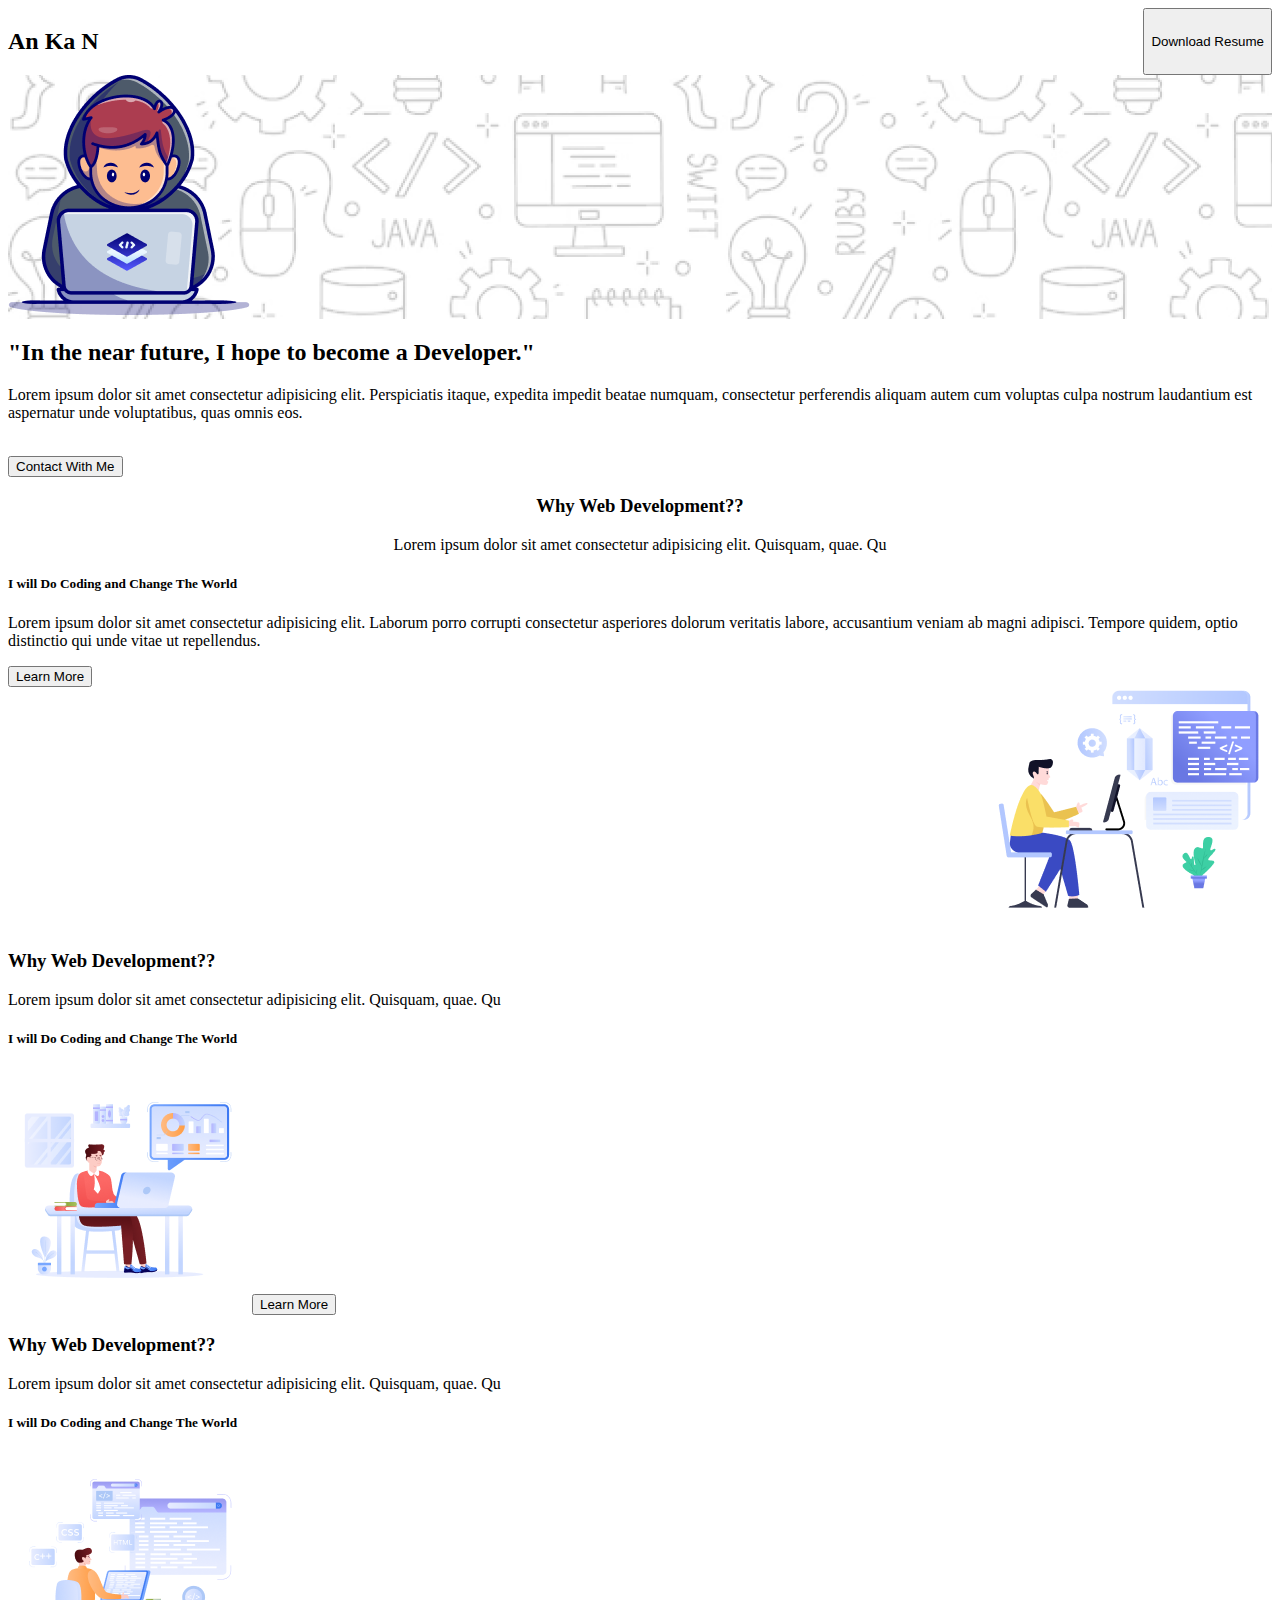
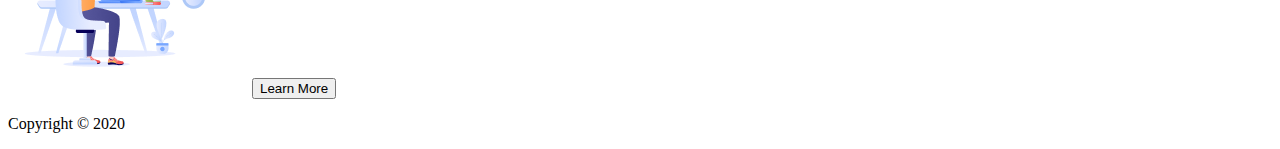
==== assignment/index.html @ 03d68fbd "trying" ====
<!DOCTYPE html>
<html lang="en">
  <head>
    <meta charset="UTF-8" />
    <meta name="viewport" content="width=device-width, initial-scale=1.0" />
    <title>First Assignment</title>
    <link rel="stylesheet" href="../styles/asnmnt.css" />
  </head>
  <body>
    <nav>
      <h2>An Ka N</h2>
      <button>Download Resume</button>
    </nav>
    <header>
      <div class="image">
        <img src="/assets/Group.png" alt="hablu" />
      </div>
      <h2>"In the near future, I hope to become a Developer."</h2>
      <p>
        Lorem ipsum dolor sit amet consectetur adipisicing elit. Perspiciatis
        itaque, expedita impedit beatae numquam, consectetur perferendis aliquam
        autem cum voluptas culpa nostrum laudantium est aspernatur unde
        voluptatibus, quas omnis eos.
      </p>
      <br />
      <button class="btn-primary">Contact With Me</button>
    </header>

    <main>
      <div class="Layer_1">
        <h3>Why Web Development??</h3>
        <p>
          Lorem ipsum dolor sit amet consectetur adipisicing elit. Quisquam,
          quae. Qu
        </p>
        
    </div class="layer-02" >
        <h5>I will Do Coding and Change The World</h5>
        <p>Lorem ipsum dolor sit amet consectetur adipisicing elit. Laborum porro corrupti consectetur asperiores dolorum veritatis labore, accusantium veniam ab magni adipisci. Tempore quidem, optio distinctio qui unde vitae ut repellendus.</p>
        <button class="btn-primary">Learn More</button>
        <div class="layer-03">
            <img src="/assets/Layer_1.png" alt="another hablu" />
        </div>

         
        
        
      
      <div class="group_3">
        <h3>Why Web Development??</h3>
        <p>
          Lorem ipsum dolor sit amet consectetur adipisicing elit. Quisquam,
          quae. Qu
        </p>
        <h5>I will Do Coding and Change The World</h5>
        <img src="/assets/Group 3.png" alt="another hablu" />
        <button class="btn-primary">Learn More</button>
      </div>
      <div class="group_4">
        <h3>Why Web Development??</h3>
        <p>
          Lorem ipsum dolor sit amet consectetur adipisicing elit. Quisquam,
          quae. Qu
        </p>
        <h5>I will Do Coding and Change The World</h5>
        <img src="/assets/Group 4.png" alt="another hablu" />
        <button class="btn-primary">Learn More</button>
      </div>
    </main>
    <footer>
      <p>Copyright &copy; 2020</p>
    </footer>
  </body>
</html>

<!-- DUSTBIN -->

<!-- <nav>
    <h2>An Ka N</h2>
    <button >Download Resume</button>
    
   </nav>
 
   <main  >
    <div class="hablu">
        <img src="../assets/Group.png" alt="hablu">
    </div>
        <p class="banner"><h1>"In the near future, I hope to become a Developer."</h1></p>
        <p class="banner">Lorem ipsum dolor, sit amet consectetur adipisicing elit. Ipsum dignissimos minus iste at delectus totam natus provident neque quos maxime doloribus nihil, commodi consequatur hic quod similique error reprehenderit id.</p><br>
    <button type="button">Contact with me </button>
     -->

<!-- <div >
        <img src="../assets/Group.png" alt="hablu">
        <h2>"In the near future, I hope to become a Developer."</h2>
        <p>Lorem ipsum dolor sit amet, consectetur adipisicing elit. Incidunt maiores alias deleniti. Debitis, nihil repellat voluptatem consequuntur ipsum nostrum eaque explicabo sequi fugit voluptatibus, id quidem, eligendi non. Explicabo, voluptatibus.</p>
        <button class="contact">Contact with me</button>
       </div>
        -->
---- styles/asnmnt.css ----
/* nav style  */
nav {
  display: flex;
  justify-content: space-between;
}

.contact {
  background-color: rgba(0, 0, 0, 0.177);
  display: flex;
}
                               /* background image  */
.image {
  background-image: url(/assets/Hero-bg.png);
 
}

.Layer_1{
    
    text-align: center;
}
.layer-02{
    text-align: center;
}

.layer-03{
    text-align: right;
}

                              /* button  */
/* .btn-primary {
   /* background-color: rgba(19, 205, 19, 0.055); */
/* background:none; */
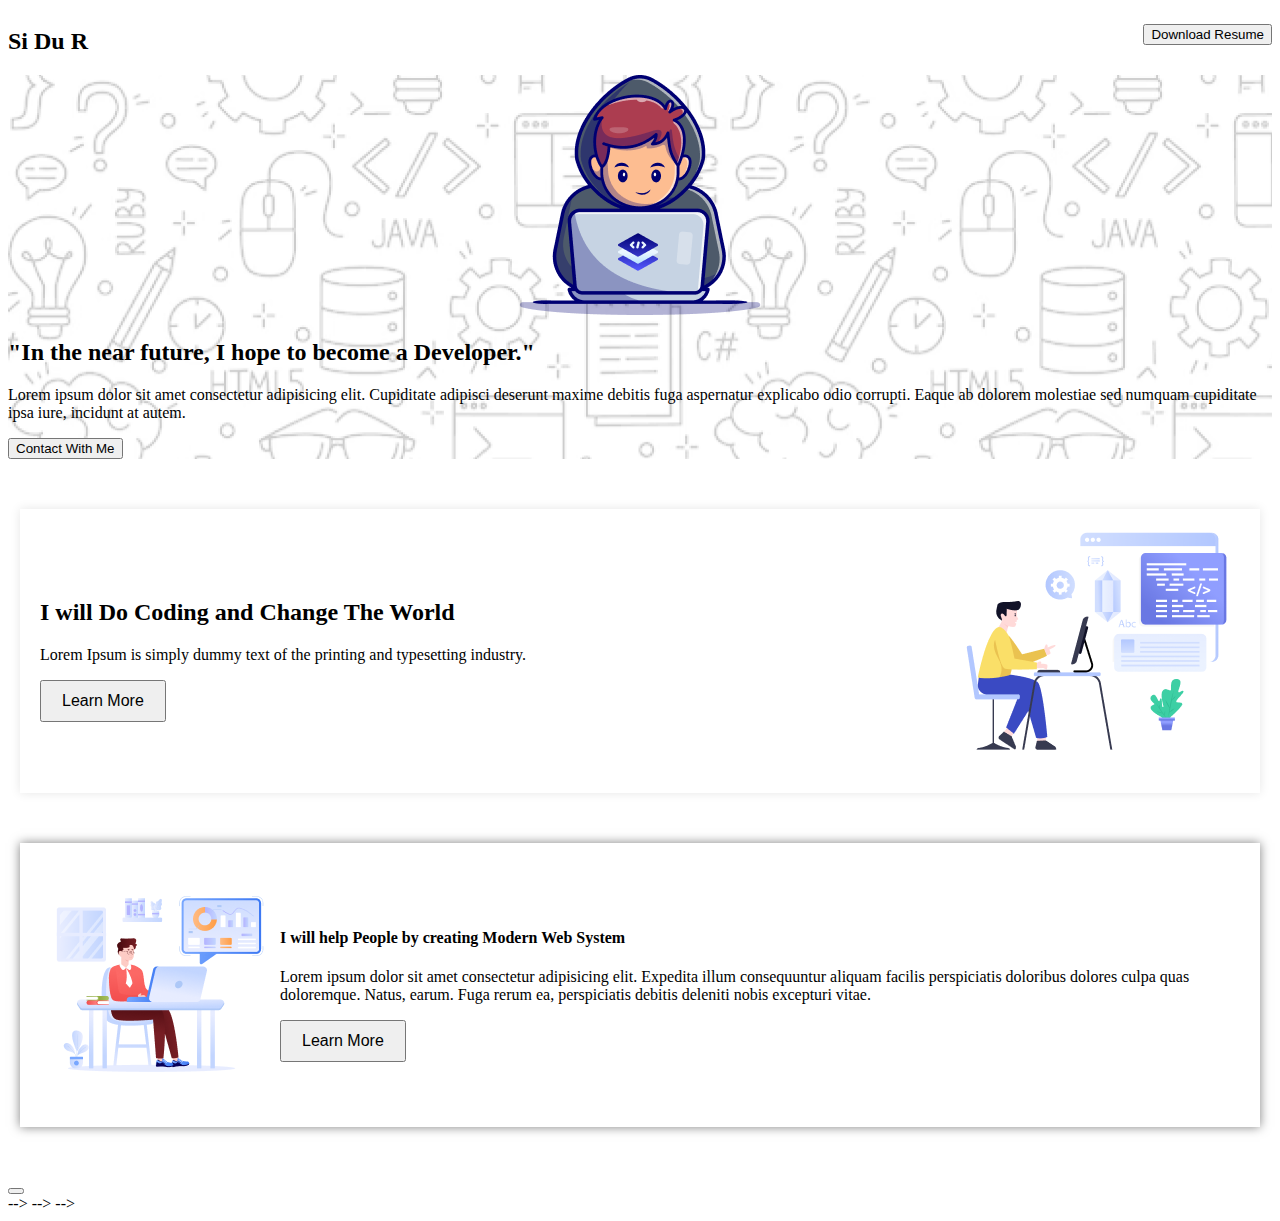
==== commit 0a8f1345: "imporvment" ====
--- a/assignment/index.html
+++ b/assignment/index.html
@@ -1,4 +1,109 @@
 <!DOCTYPE html>
+<html lang="en">
+  <head>
+    <meta charset="UTF-8" />
+    <meta name="viewport" content="width=device-width, initial-scale=1.0" />
+    <title>First Assignment</title>
+    <link rel="preconnect" href="https://fonts.googleapis.com" />
+    <link rel="preconnect" href="https://fonts.gstatic.com" crossorigin />
+    <!-- <link
+      href="https://fonts.googleapis.com/css2?family=Open+Sans:ital,wght@0,300..800;1,300..800&display=swap"
+      rel="stylesheet"
+    /> -->
+    <link rel="stylesheet" href="../styles/asnmnt.css" />
+  </head>
+
+  <body>
+    <header>
+      <nav>
+        <h2>Si Du R</h2>
+        <ul>
+          <button>Download Resume</button>
+        </ul>
+      </nav>
+      <!-- header sesh  -->
+
+      <div class="image">
+        <div class="hablu">
+          <img src="/assets/Group.png" alt="hablu" />
+        </div>
+
+        <!-- first para  -->
+        <div class="fstpara">
+          <div class="hightlight">
+            <h2>"In the near future, I hope to become a Developer."</h2>
+            <p>
+              Lorem ipsum dolor sit amet consectetur adipisicing elit.
+              Cupiditate adipisci deserunt maxime debitis fuga aspernatur
+              explicabo odio corrupti. Eaque ab dolorem molestiae sed numquam
+              cupiditate ipsa iure, incidunt at autem.
+            </p>
+            <button>Contact With Me</button>
+
+            <!-- done  -->
+          </div>
+        </div>
+      </div>
+    </header>
+    <main>
+        <div class="container">
+            <div class="text-content">
+                <h2>I will Do Coding and Change The World</h2>
+                <p>Lorem Ipsum is simply dummy text of the printing and typesetting industry.</p>
+                <button class="learn-more-btn">Learn More</button>
+            </div>
+            <div class="image-content">
+                <img src="/assets/Layer_1.png" alt="hablu">
+            </div>
+        </div>
+
+
+        <div class="scndcont">
+            <div class="image2">
+
+                <img src="/assets/Group 3.png" alt="hablu namber dui" />
+            </div>
+            <div class="text-content2   ">  
+
+                <h4>I will help People by creating Modern Web System</h4>
+                <p>Lorem ipsum dolor sit amet consectetur adipisicing elit. Expedita illum consequuntur aliquam facilis perspiciatis doloribus dolores culpa quas doloremque. Natus, earum. Fuga rerum ea, perspiciatis debitis deleniti nobis excepturi vitae.</p>
+                <button class="learn-more-btn">Learn More</button>
+            </div>
+        </div>
+
+
+
+
+
+        <div class="thirdpara">
+          <h4></h4>
+          <p></p>
+          <button></button>
+          <img src="" alt="" />
+        </div>
+      </div>
+    </main>
+    <footer></footer>
+  </body>
+</html>
+
+
+
+
+
+
+
+
+
+
+
+
+
+
+
+
+
+<!-- <!DOCTYPE html>
 <html lang="en">
   <head>
     <meta charset="UTF-8" />
@@ -23,77 +128,65 @@
         voluptatibus, quas omnis eos.
       </p>
       <br />
-      <button class="btn-primary">Contact With Me</button>
+      <button >Contact With Me</button>
     </header>
-
-    <main>
+<!-- 1st paragraph -->
+<!-- <main>
       <div class="Layer_1">
-        <h3>Why Web Development??</h3>
+        <h3 class="btn-primary">Why Web Development??</h3>
         <p>
           Lorem ipsum dolor sit amet consectetur adipisicing elit. Quisquam,
           quae. Qu
         </p>
         
     </div class="layer-02" >
-        <h5>I will Do Coding and Change The World</h5>
+        <h5 class="btn-primary">I will Do Coding and Change The World</h5>
         <p>Lorem ipsum dolor sit amet consectetur adipisicing elit. Laborum porro corrupti consectetur asperiores dolorum veritatis labore, accusantium veniam ab magni adipisci. Tempore quidem, optio distinctio qui unde vitae ut repellendus.</p>
-        <button class="btn-primary">Learn More</button>
+        <button>Learn More</button>
         <div class="layer-03">
             <img src="/assets/Layer_1.png" alt="another hablu" />
         </div>
 
          
-        
-        
-      
+        <!-- 2nd paragraph  -->
+
+<!--       
       <div class="group_3">
-        <h3>Why Web Development??</h3>
-        <p>
-          Lorem ipsum dolor sit amet consectetur adipisicing elit. Quisquam,
-          quae. Qu
-        </p>
-        <h5>I will Do Coding and Change The World</h5>
         <img src="/assets/Group 3.png" alt="another hablu" />
-        <button class="btn-primary">Learn More</button>
-      </div>
-      <div class="group_4">
-        <h3>Why Web Development??</h3>
-        <p>
-          Lorem ipsum dolor sit amet consectetur adipisicing elit. Quisquam,
-          quae. Qu
-        </p>
-        <h5>I will Do Coding and Change The World</h5>
+        <div class="layer-04">
+            <h3class="btn-primary" >I will help People by creating Modern Web System</h3>
+            <p>
+              Lorem ipsum dolor sit amet consectetur adipisicing elit. Quisquam,
+              quae. Qu
+            </p>
+        </div>
+
+        <button>Learn More</button>
+      </div> -->
+
+<!-- <section>
+  <!-- 3rd paragraph  -->
+<!-- <div class="group_4">
+    <h3 class="btn-primary">I will Do Coding and Change The World</h3>
+    <p>
+      Lorem ipsum dolor sit amet consectetur adipisicing elit. Quisquam,
+      quae. Qu
+    </p>
+    <button >Learn More</button>
+    <div class="layer05"> 
+
         <img src="/assets/Group 4.png" alt="another hablu" />
-        <button class="btn-primary">Learn More</button>
-      </div>
-    </main>
-    <footer>
+    </div> -->
+
+<!-- </div> -->
+<!-- </section>
+    
+    </main> -->
+
+<!-- <footer>
       <p>Copyright &copy; 2020</p>
     </footer>
   </body>
 </html>
-
-<!-- DUSTBIN -->
-
-<!-- <nav>
-    <h2>An Ka N</h2>
-    <button >Download Resume</button>
-    
-   </nav>
- 
-   <main  >
-    <div class="hablu">
-        <img src="../assets/Group.png" alt="hablu">
-    </div>
-        <p class="banner"><h1>"In the near future, I hope to become a Developer."</h1></p>
-        <p class="banner">Lorem ipsum dolor, sit amet consectetur adipisicing elit. Ipsum dignissimos minus iste at delectus totam natus provident neque quos maxime doloribus nihil, commodi consequatur hic quod similique error reprehenderit id.</p><br>
-    <button type="button">Contact with me </button>
-     -->
-
-<!-- <div >
-        <img src="../assets/Group.png" alt="hablu">
-        <h2>"In the near future, I hope to become a Developer."</h2>
-        <p>Lorem ipsum dolor sit amet, consectetur adipisicing elit. Incidunt maiores alias deleniti. Debitis, nihil repellat voluptatem consequuntur ipsum nostrum eaque explicabo sequi fugit voluptatibus, id quidem, eligendi non. Explicabo, voluptatibus.</p>
-        <button class="contact">Contact with me</button>
-       </div>
-        -->
+ -->
+--> --> -->
--- a/styles/asnmnt.css
+++ b/styles/asnmnt.css
@@ -1,34 +1,205 @@
+/* nav style  */
+
+nav{
+    display: flex;
+    justify-content: space-between;
+}
+
+
+
+.image {
+    background-image: url(/assets/Hero-bg.png);
+    
+  } 
+  /* hablur chobi middle e ansi */
+  .hablu{
+    text-align: center;
+  }
+
+.fstpara {
+  text-align: center;
+}
+
+.margin{
+    margin-bottom: 50px;
+}
+
+.front{
+    text-align: center;
+}
+.fstpara{
+    text-align: left;
+}
+
+/* image  */
+.halbu1{
+    justify-content: right;
+}
+
+
+
+/* 1st paara  */
+
+
+.fsterage{
+    /* Frame 8 */
+position: static;
+width: 946px;
+height: 336px;
+/* Auto layout */
+display: flex;
+flex-direction: column;
+justify-content: flex-start;
+align-items: flex-start;
+padding: 48px;
+
+
+/* Inside Auto Layout */
+flex: none;
+order: 0;
+align-self: stretch;
+flex-grow: 0;
+margin: 32px 0px;
+
+}
+
+
+
+    .container {
+        display: flex;
+        align-items: center;
+        justify-content: space-between;
+        max-width: 1200px;
+        margin: 50px auto;
+        background-color: #fff;
+        padding: 20px;
+        box-shadow: 0 0 10px rgba(0, 0, 0, 0.1);
+    }
+
+
+
+.scndcont{
+   display: flex;
+   align-items: center;
+   justify-content: space-between;
+   max-width: 1200px;
+   margin: 50px auto;
+   padding: 20px;
+   box-shadow: 0 0 10px rgba(0, 0, 0, 0.5)
+}
+
+
+
+/* text  */
+
+.text-content{
+    max-width: 50%;
+}
+
+
+.learn-more-btn{
+    padding: 10px 20px;
+    font-size: 16px;
+    color: #000000;
+    background-color: none;
+    border: 30p;
+
+}
+.image-content{
+    max-width: 100%;
+    height: auto;
+}
+
+
+
+
+
+
+
+
+/* 
+
+.open-sans-<uniquifier> {
+  font-family: "Open Sans", sans-serif;
+  font-optical-sizing: auto;
+  font-weight: <weight>;
+  font-style: normal;
+  font-variation-settings:
+    "wdth" 100;
+} */
+
+
+
+
+
+
+
+
+
+
+
+
+
+
+
+
+
+
+
+
+
+
+
+/*                     
+                
+                    
+                    
                     /* nav style  */
+/* 
+
+
+
 nav {
   display: flex;
   justify-content: space-between;
-}
-
+} */
+/* 
 .contact {
   background-color: rgba(0, 0, 0, 0.177);
   display: flex;
 }
                                /* background image  */
-.image {
+/* .image {
   background-image: url(/assets/Hero-bg.png);
  
-}
-
+} */
+/* 
 .Layer_1{
     
     text-align: center;
 }
 .layer-02{
     text-align: center;
-}
-
+} */
+/* 
 .layer-03{
     text-align: right;
 }
 
+.layer-04{
+    text-align: right;
+
+}
+.layer05{
+   text-align: right;
+} */
+/* 
+ */ 
+
                               /* button  */
-/* .btn-primary {
-   /* background-color: rgba(19, 205, 19, 0.055); */
-/* background:none; */
-
-
+/* 
+
+.main{
+    max-width: 1440px;
+    margin: 0 auto;
+} */ --- a/styles/asnmnt.css
+++ b/styles/asnmnt.css
@@ -1,34 +1,205 @@
+/* nav style  */
+
+nav{
+    display: flex;
+    justify-content: space-between;
+}
+
+
+
+.image {
+    background-image: url(/assets/Hero-bg.png);
+    
+  } 
+  /* hablur chobi middle e ansi */
+  .hablu{
+    text-align: center;
+  }
+
+.fstpara {
+  text-align: center;
+}
+
+.margin{
+    margin-bottom: 50px;
+}
+
+.front{
+    text-align: center;
+}
+.fstpara{
+    text-align: left;
+}
+
+/* image  */
+.halbu1{
+    justify-content: right;
+}
+
+
+
+/* 1st paara  */
+
+
+.fsterage{
+    /* Frame 8 */
+position: static;
+width: 946px;
+height: 336px;
+/* Auto layout */
+display: flex;
+flex-direction: column;
+justify-content: flex-start;
+align-items: flex-start;
+padding: 48px;
+
+
+/* Inside Auto Layout */
+flex: none;
+order: 0;
+align-self: stretch;
+flex-grow: 0;
+margin: 32px 0px;
+
+}
+
+
+
+    .container {
+        display: flex;
+        align-items: center;
+        justify-content: space-between;
+        max-width: 1200px;
+        margin: 50px auto;
+        background-color: #fff;
+        padding: 20px;
+        box-shadow: 0 0 10px rgba(0, 0, 0, 0.1);
+    }
+
+
+
+.scndcont{
+   display: flex;
+   align-items: center;
+   justify-content: space-between;
+   max-width: 1200px;
+   margin: 50px auto;
+   padding: 20px;
+   box-shadow: 0 0 10px rgba(0, 0, 0, 0.5)
+}
+
+
+
+/* text  */
+
+.text-content{
+    max-width: 50%;
+}
+
+
+.learn-more-btn{
+    padding: 10px 20px;
+    font-size: 16px;
+    color: #000000;
+    background-color: none;
+    border: 30p;
+
+}
+.image-content{
+    max-width: 100%;
+    height: auto;
+}
+
+
+
+
+
+
+
+
+/* 
+
+.open-sans-<uniquifier> {
+  font-family: "Open Sans", sans-serif;
+  font-optical-sizing: auto;
+  font-weight: <weight>;
+  font-style: normal;
+  font-variation-settings:
+    "wdth" 100;
+} */
+
+
+
+
+
+
+
+
+
+
+
+
+
+
+
+
+
+
+
+
+
+
+
+/*                     
+                
+                    
+                    
                     /* nav style  */
+/* 
+
+
+
 nav {
   display: flex;
   justify-content: space-between;
-}
-
+} */
+/* 
 .contact {
   background-color: rgba(0, 0, 0, 0.177);
   display: flex;
 }
                                /* background image  */
-.image {
+/* .image {
   background-image: url(/assets/Hero-bg.png);
  
-}
-
+} */
+/* 
 .Layer_1{
     
     text-align: center;
 }
 .layer-02{
     text-align: center;
-}
-
+} */
+/* 
 .layer-03{
     text-align: right;
 }
 
+.layer-04{
+    text-align: right;
+
+}
+.layer05{
+   text-align: right;
+} */
+/* 
+ */ 
+
                               /* button  */
-/* .btn-primary {
-   /* background-color: rgba(19, 205, 19, 0.055); */
-/* background:none; */
-
-
+/* 
+
+.main{
+    max-width: 1440px;
+    margin: 0 auto;
+} */ 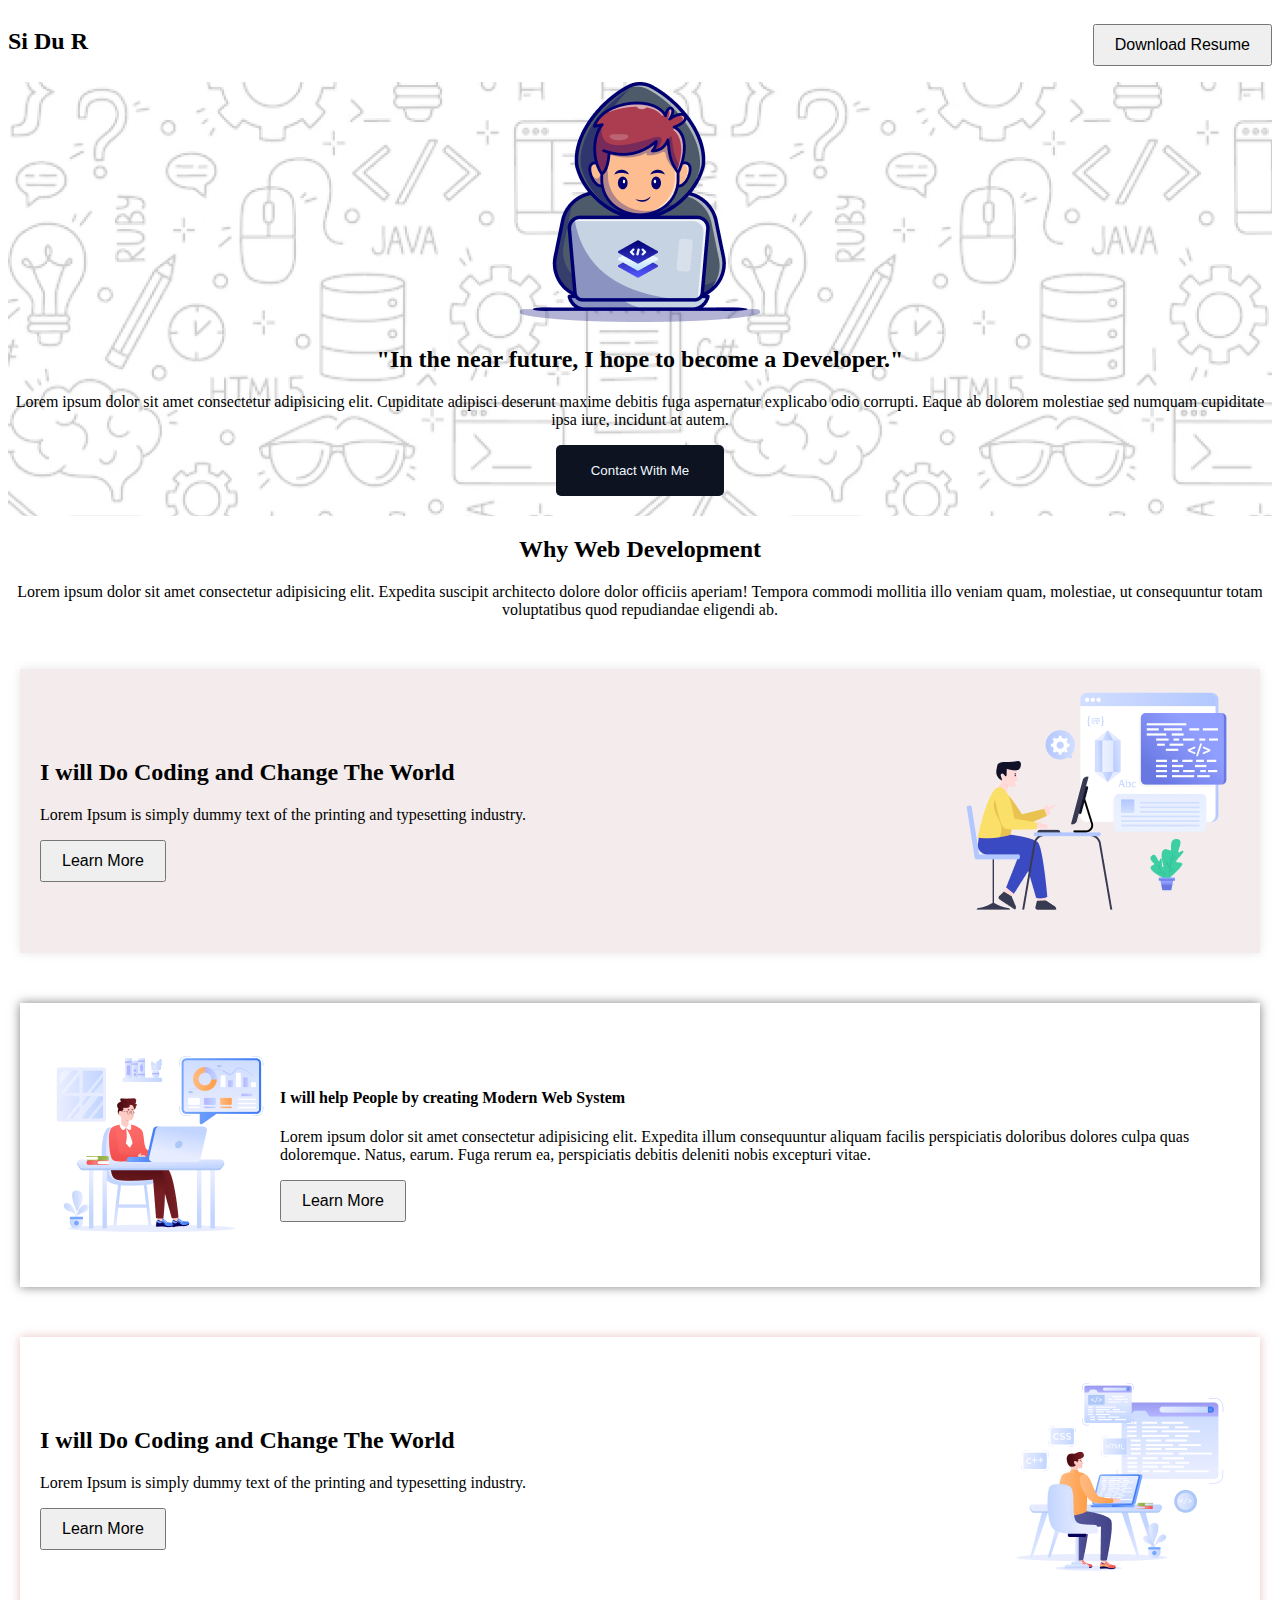
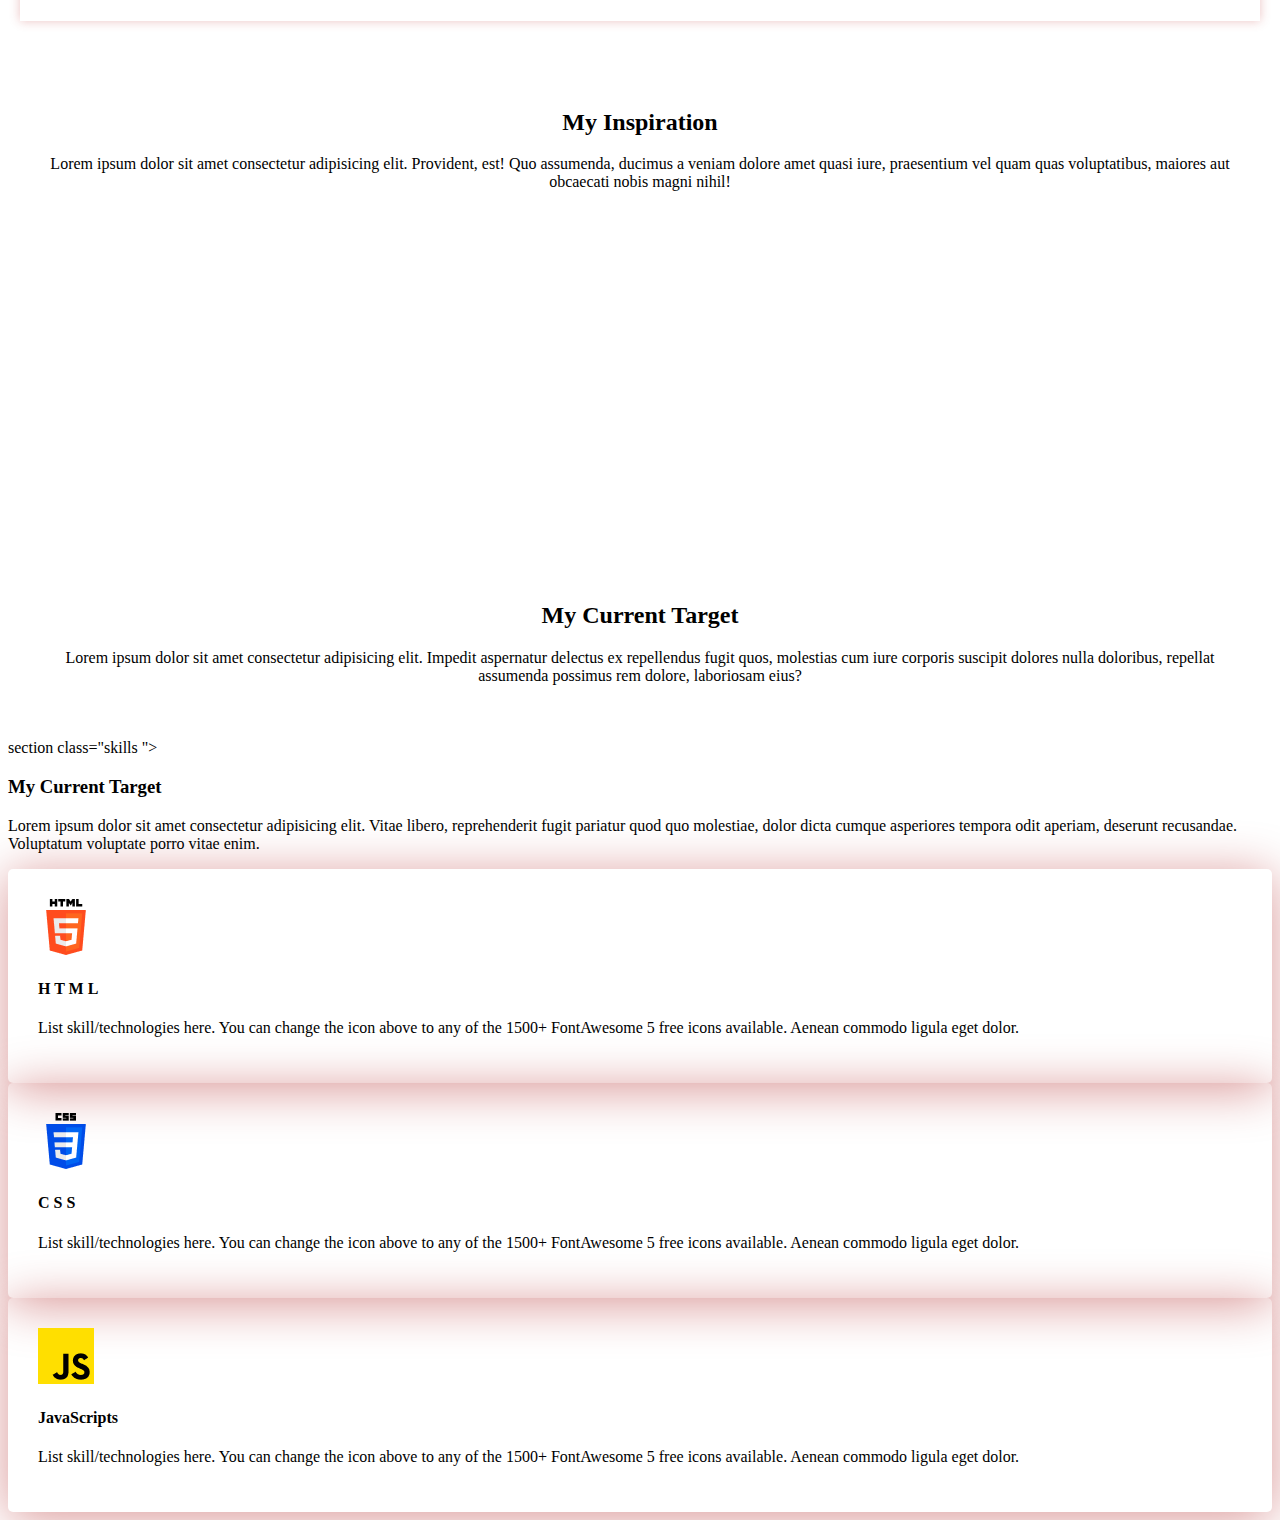
==== commit e2392ab7: "80done" ====
--- a/assignment/index.html
+++ b/assignment/index.html
@@ -18,7 +18,7 @@
       <nav>
         <h2>Si Du R</h2>
         <ul>
-          <button>Download Resume</button>
+          <button class="learn-more-btn">Download Resume</button>
         </ul>
       </nav>
       <!-- header sesh  -->
@@ -29,6 +29,7 @@
         </div>
 
         <!-- first para  -->
+
         <div class="fstpara">
           <div class="hightlight">
             <h2>"In the near future, I hope to become a Developer."</h2>
@@ -38,7 +39,7 @@
               explicabo odio corrupti. Eaque ab dolorem molestiae sed numquam
               cupiditate ipsa iure, incidunt at autem.
             </p>
-            <button>Contact With Me</button>
+            <button class="contactme">Contact With Me</button>
 
             <!-- done  -->
           </div>
@@ -46,147 +47,110 @@
       </div>
     </header>
     <main>
-        <div class="container">
-            <div class="text-content">
-                <h2>I will Do Coding and Change The World</h2>
-                <p>Lorem Ipsum is simply dummy text of the printing and typesetting industry.</p>
-                <button class="learn-more-btn">Learn More</button>
-            </div>
-            <div class="image-content">
-                <img src="/assets/Layer_1.png" alt="hablu">
-            </div>
+      <div class="webdev">
+        <h2>Why Web Development</h2>
+        <p>
+          Lorem ipsum dolor sit amet consectetur adipisicing elit. Expedita
+          suscipit architecto dolore dolor officiis aperiam! Tempora commodi
+          mollitia illo veniam quam, molestiae, ut consequuntur totam
+          voluptatibus quod repudiandae eligendi ab.
+        </p>
+      </div>
+      <div class="container">
+        <div class="text-content">
+          <h2>I will Do Coding and Change The World</h2>
+          <p>
+            Lorem Ipsum is simply dummy text of the printing and typesetting
+            industry.
+          </p>
+          <button class="learn-more-btn">Learn More</button>
         </div>
+        <div class="image-content">
+          <img src="/assets/Layer_1.png" alt="hablu" />
+        </div>
+      </div>
 
+      <!-- part 2 shuru  -->
+      <div class="scndcont">
+        <div class="image2">
+          <img src="/assets/Group 3.png" alt="hablu namber dui" />
+        </div>
+        <div class="text-content2">
+          <h4>I will help People by creating Modern Web System</h4>
+          <p>
+            Lorem ipsum dolor sit amet consectetur adipisicing elit. Expedita
+            illum consequuntur aliquam facilis perspiciatis doloribus dolores
+            culpa quas doloremque. Natus, earum. Fuga rerum ea, perspiciatis
+            debitis deleniti nobis excepturi vitae.
+          </p>
+          <button class="learn-more-btn">Learn More</button>
+        </div>
+      </div>
+      <!-- sesh  -->
 
-        <div class="scndcont">
-            <div class="image2">
+      <!-- 3 number shuru  -->
 
-                <img src="/assets/Group 3.png" alt="hablu namber dui" />
-            </div>
-            <div class="text-content2   ">  
+      <div class="thirdpara">
+        <div class="text-content3">
+          <h2>I will Do Coding and Change The World</h2>
+          <p>
+            Lorem Ipsum is simply dummy text of the printing and typesetting
+            industry.
+          </p>
+          <button class="learn-more-btn">Learn More</button>
+        </div>
+        <div class="image-content3">
+          <img src="/assets/Group 4.png" alt="hablu number 3" />
+        </div>
+      </div>
+      <!-- 3  image sesh  -->
 
-                <h4>I will help People by creating Modern Web System</h4>
-                <p>Lorem ipsum dolor sit amet consectetur adipisicing elit. Expedita illum consequuntur aliquam facilis perspiciatis doloribus dolores culpa quas doloremque. Natus, earum. Fuga rerum ea, perspiciatis debitis deleniti nobis excepturi vitae.</p>
-                <button class="learn-more-btn">Learn More</button>
-            </div>
+      <!-- my inspiration shuru mane 3rd page  -->
+
+      <div class="inspa">
+        <h2>My Inspiration</h2>
+        <p>Lorem ipsum dolor sit amet consectetur adipisicing elit. Provident, est! Quo assumenda, ducimus a veniam dolore amet quasi iure, praesentium vel quam quas voluptatibus, maiores aut obcaecati nobis magni nihil!</p>
+
+        <iframe width="560" height="315" src="https://www.youtube.com/embed/vJWzH_2F64g?si=VSancKQG5e1jJwPA" title="YouTube video player" frameborder="0" allow="accelerometer; autoplay; clipboard-write; encrypted-media; gyroscope; picture-in-picture; web-share" referrerpolicy="strict-origin-when-cross-origin" allowfullscreen></iframe>
+
+        
+      </div>
+      
+      <div class="current">
+        <h2>My Current Target</h2>
+        <p>Lorem ipsum dolor sit amet consectetur adipisicing elit. Impedit aspernatur delectus ex repellendus fugit quos, molestias cum iure corporis suscipit dolores nulla doloribus, repellat assumenda possimus rem dolore, laboriosam eius?</p>
+      </div>
+
+<!-- HTML CSS JAVA  -->
+
+section class="skills ">
+    
+    <h3 class="section-title text-center ">My Current Target </h3>
+    <p class="section-description text-center">Lorem ipsum dolor sit amet consectetur adipisicing elit. Vitae libero, reprehenderit fugit pariatur quod quo molestiae, dolor dicta cumque asperiores tempora odit aperiam, deserunt recusandae. Voluptatum voluptate porro vitae enim.</p>
+    <div class="skills-container">
+                          <!-- .skill*4>img+h4.skill-title+p.skill-description -->
+        <div class="skill">
+            <img src="/assets/html.png" alt="H T M L">
+            <h4 class="skill-title">H T M L</h4>
+            <p class="skill-description">List skill/technologies here. You can change the icon above to any of the 1500+ FontAwesome 5 free icons available. Aenean commodo ligula eget dolor.</p>
         </div>
+        <div class="skill">
+            <img src="/assets/css.png" alt="C S S">
+            <h4 class="skill-title"> C S S   </h4>
+            <p class="skill-description">List skill/technologies here. You can change the icon above to any of the 1500+ FontAwesome 5 free icons available. Aenean commodo ligula eget dolor.</p>
+        </div>
+        <div class="skill">
+            <img src="/assets/js.png" alt="JAVA Script">
+            <h4 class="skill-title">JavaScripts</h4>
+            <p class="skill-description">List skill/technologies here. You can change the icon above to any of the 1500+ FontAwesome 5 free icons available. Aenean commodo ligula eget dolor.</p>
+        </div>
+       
+    </div>
+</section>
 
 
 
-
-
-        <div class="thirdpara">
-          <h4></h4>
-          <p></p>
-          <button></button>
-          <img src="" alt="" />
-        </div>
-      </div>
     </main>
     <footer></footer>
   </body>
 </html>
-
-
-
-
-
-
-
-
-
-
-
-
-
-
-
-
-
-<!-- <!DOCTYPE html>
-<html lang="en">
-  <head>
-    <meta charset="UTF-8" />
-    <meta name="viewport" content="width=device-width, initial-scale=1.0" />
-    <title>First Assignment</title>
-    <link rel="stylesheet" href="../styles/asnmnt.css" />
-  </head>
-  <body>
-    <nav>
-      <h2>An Ka N</h2>
-      <button>Download Resume</button>
-    </nav>
-    <header>
-      <div class="image">
-        <img src="/assets/Group.png" alt="hablu" />
-      </div>
-      <h2>"In the near future, I hope to become a Developer."</h2>
-      <p>
-        Lorem ipsum dolor sit amet consectetur adipisicing elit. Perspiciatis
-        itaque, expedita impedit beatae numquam, consectetur perferendis aliquam
-        autem cum voluptas culpa nostrum laudantium est aspernatur unde
-        voluptatibus, quas omnis eos.
-      </p>
-      <br />
-      <button >Contact With Me</button>
-    </header>
-<!-- 1st paragraph -->
-<!-- <main>
-      <div class="Layer_1">
-        <h3 class="btn-primary">Why Web Development??</h3>
-        <p>
-          Lorem ipsum dolor sit amet consectetur adipisicing elit. Quisquam,
-          quae. Qu
-        </p>
-        
-    </div class="layer-02" >
-        <h5 class="btn-primary">I will Do Coding and Change The World</h5>
-        <p>Lorem ipsum dolor sit amet consectetur adipisicing elit. Laborum porro corrupti consectetur asperiores dolorum veritatis labore, accusantium veniam ab magni adipisci. Tempore quidem, optio distinctio qui unde vitae ut repellendus.</p>
-        <button>Learn More</button>
-        <div class="layer-03">
-            <img src="/assets/Layer_1.png" alt="another hablu" />
-        </div>
-
-         
-        <!-- 2nd paragraph  -->
-
-<!--       
-      <div class="group_3">
-        <img src="/assets/Group 3.png" alt="another hablu" />
-        <div class="layer-04">
-            <h3class="btn-primary" >I will help People by creating Modern Web System</h3>
-            <p>
-              Lorem ipsum dolor sit amet consectetur adipisicing elit. Quisquam,
-              quae. Qu
-            </p>
-        </div>
-
-        <button>Learn More</button>
-      </div> -->
-
-<!-- <section>
-  <!-- 3rd paragraph  -->
-<!-- <div class="group_4">
-    <h3 class="btn-primary">I will Do Coding and Change The World</h3>
-    <p>
-      Lorem ipsum dolor sit amet consectetur adipisicing elit. Quisquam,
-      quae. Qu
-    </p>
-    <button >Learn More</button>
-    <div class="layer05"> 
-
-        <img src="/assets/Group 4.png" alt="another hablu" />
-    </div> -->
-
-<!-- </div> -->
-<!-- </section>
-    
-    </main> -->
-
-<!-- <footer>
-      <p>Copyright &copy; 2020</p>
-    </footer>
-  </body>
-</html>
- -->
---> --> -->
--- a/styles/asnmnt.css
+++ b/styles/asnmnt.css
@@ -1,205 +1,146 @@
 /* nav style  */
 
-nav{
-    display: flex;
-    justify-content: space-between;
+nav {
+  display: flex;
+  justify-content: space-between;
 }
 
-
-
 .image {
-    background-image: url(/assets/Hero-bg.png);
-    
-  } 
-  /* hablur chobi middle e ansi */
-  .hablu{
-    text-align: center;
-  }
+  background-image: url(/assets/Hero-bg.png);
+}
+/* hablur chobi middle e ansi */
+.hablu {
+  text-align: center;
+}
 
 .fstpara {
   text-align: center;
 }
 
-.margin{
-    margin-bottom: 50px;
+.margin {
+  margin-bottom: 50px;
 }
 
-.front{
-    text-align: center;
+.front {
+  text-align: center;
 }
-.fstpara{
-    text-align: left;
+.fstpara {
+  text-align: center;
 }
 
 /* image  */
-.halbu1{
-    justify-content: right;
+.halbu1 {
+  justify-content: right;
 }
-
-
 
 /* 1st paara  */
 
+.fsterage {
+  position: static;
+  width: 946px;
+  height: 336px;
 
-.fsterage{
-    /* Frame 8 */
-position: static;
-width: 946px;
-height: 336px;
-/* Auto layout */
-display: flex;
-flex-direction: column;
-justify-content: flex-start;
-align-items: flex-start;
-padding: 48px;
+  display: flex;
+  flex-direction: column;
+  justify-content: flex-start;
+  align-items: flex-start;
+  padding: 48px;
 
-
-/* Inside Auto Layout */
-flex: none;
-order: 0;
-align-self: stretch;
-flex-grow: 0;
-margin: 32px 0px;
-
+  margin: 32px 0px;
 }
 
-
-
-    .container {
-        display: flex;
-        align-items: center;
-        justify-content: space-between;
-        max-width: 1200px;
-        margin: 50px auto;
-        background-color: #fff;
-        padding: 20px;
-        box-shadow: 0 0 10px rgba(0, 0, 0, 0.1);
-    }
-
-
-
-.scndcont{
-   display: flex;
-   align-items: center;
-   justify-content: space-between;
-   max-width: 1200px;
-   margin: 50px auto;
-   padding: 20px;
-   box-shadow: 0 0 10px rgba(0, 0, 0, 0.5)
+.container {
+  display: flex;
+  align-items: center;
+  justify-content: space-between;
+  max-width: 1200px;
+  margin: 50px auto;
+  background-color: #913f3f19;
+  padding: 20px;
+  box-shadow: 0 0 10px rgba(0, 0, 0, 0.1);
 }
 
+.scndcont {
+  display: flex;
+  align-items: center;
+  justify-content: space-between;
+  max-width: 1200px;
+  margin: 50px auto;
+  padding: 20px;
+  box-shadow: 0 0 10px rgba(0, 0, 0, 0.5);
+}
 
+.thirdpara {
+  display: flex;
+  align-items: center;
+  justify-content: space-between;
+  max-width: 1200px;
+  margin: 50px auto;
+  padding: 20px;
+  box-shadow: 0 0 10px rgba(191, 54, 54, 0.3);
+}
 
 /* text  */
 
-.text-content{
-    max-width: 50%;
+.webdev {
+  text-align: center;
+}
+.text-content {
+  max-width: 50%;
 }
 
-
-.learn-more-btn{
-    padding: 10px 20px;
-    font-size: 16px;
-    color: #000000;
-    background-color: none;
-    border: 30p;
-
+.learn-more-btn {
+  padding: 10px 20px;
+  font-size: 16px;
+  color: #000000;
+  background-color: none;
+  border: 30p;
 }
-.image-content{
-    max-width: 100%;
-    height: auto;
+.image-content {
+  max-width: 100%;
+  height: auto;
 }
 
+/* button er color  */
+.contactme {
+  border: 1px;
+  border-radius: 5px;
+  background-color: #0d1321;
+  color: aliceblue;
+  padding: 18px 35px;
+  margin-bottom: 20px;
+}
+/* my insparation  */
+.inspa {
+  text-align: center;
 
-
-
-
-
-
-
-/* 
-
-.open-sans-<uniquifier> {
-  font-family: "Open Sans", sans-serif;
-  font-optical-sizing: auto;
-  font-weight: <weight>;
-  font-style: normal;
-  font-variation-settings:
-    "wdth" 100;
-} */
-
-
-
-
-
-
-
-
-
-
-
-
-
-
-
-
-
-
-
-
-
-
-
-/*                     
-                
-                    
-                    
-                    /* nav style  */
-/* 
-
-
-
-nav {
-  display: flex;
-  justify-content: space-between;
-} */
-/* 
-.contact {
-  background-color: rgba(0, 0, 0, 0.177);
-  display: flex;
+  padding: 18px 35px;
+  margin-bottom: 20px;
 }
-                               /* background image  */
-/* .image {
-  background-image: url(/assets/Hero-bg.png);
- 
-} */
-/* 
-.Layer_1{
-    
-    text-align: center;
-}
-.layer-02{
-    text-align: center;
-} */
-/* 
-.layer-03{
-    text-align: right;
+/* videolink  */
+.videolink {
+  text-align: center;
+  max-width: 100%;
+  height: auto;
+  padding: 18px 35px;
+  margin-bottom: 20px;
 }
 
-.layer-04{
-    text-align: right;
+/* current  */
+.current {
+    text-align: center;
 
+    padding: 18px 35px;
+    margin-bottom: 20px;
 }
-.layer05{
-   text-align: right;
-} */
-/* 
- */ 
+.skill0{
+  padding: 30px;
+     box-shadow: 0px 6px 50px 0px rgba(165, 6, 6, 0.428);
+border-radius: 5px;
+}
 
-                              /* button  */
-/* 
-
-.main{
-    max-width: 1440px;
-    margin: 0 auto;
-} */ +.skill{
+  padding: 30px;
+   box-shadow: 0px 6px 50px 0px rgba(165, 6, 6, 0.428);
+border-radius: 5px;
+}
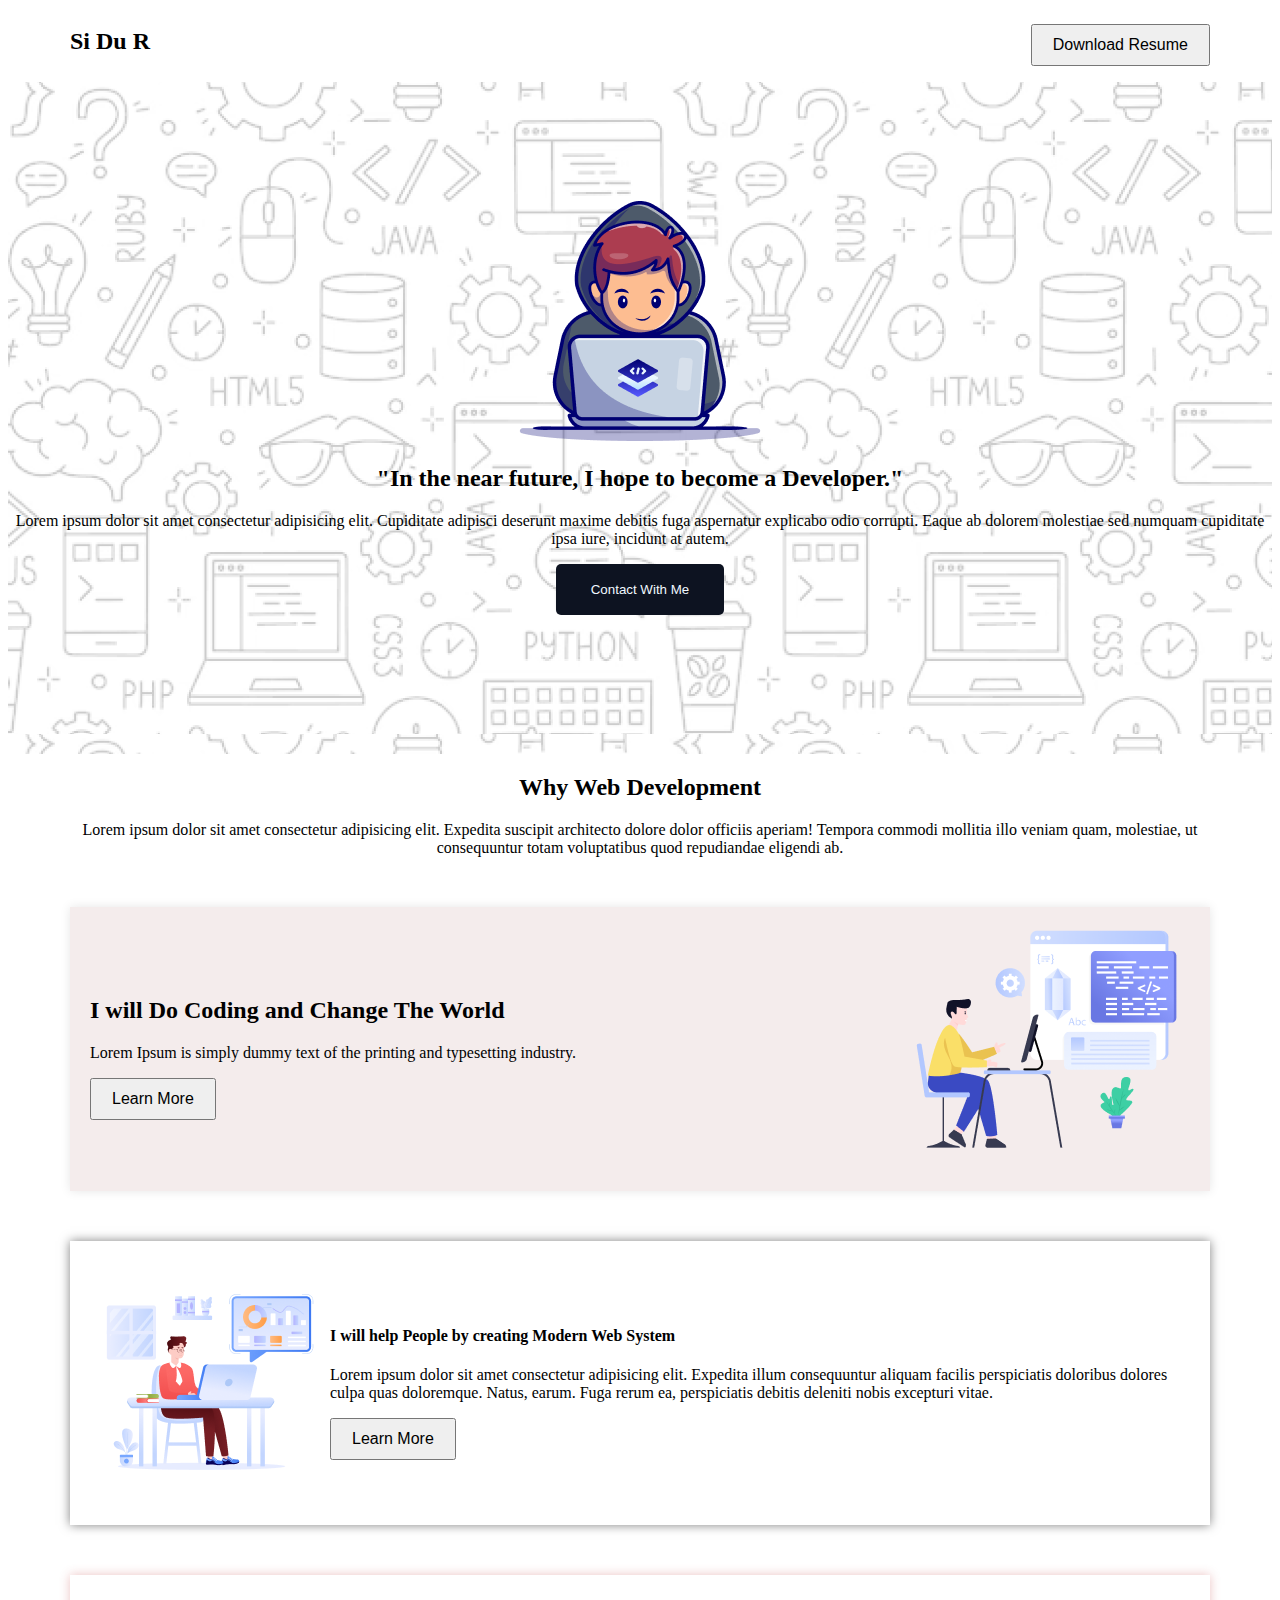
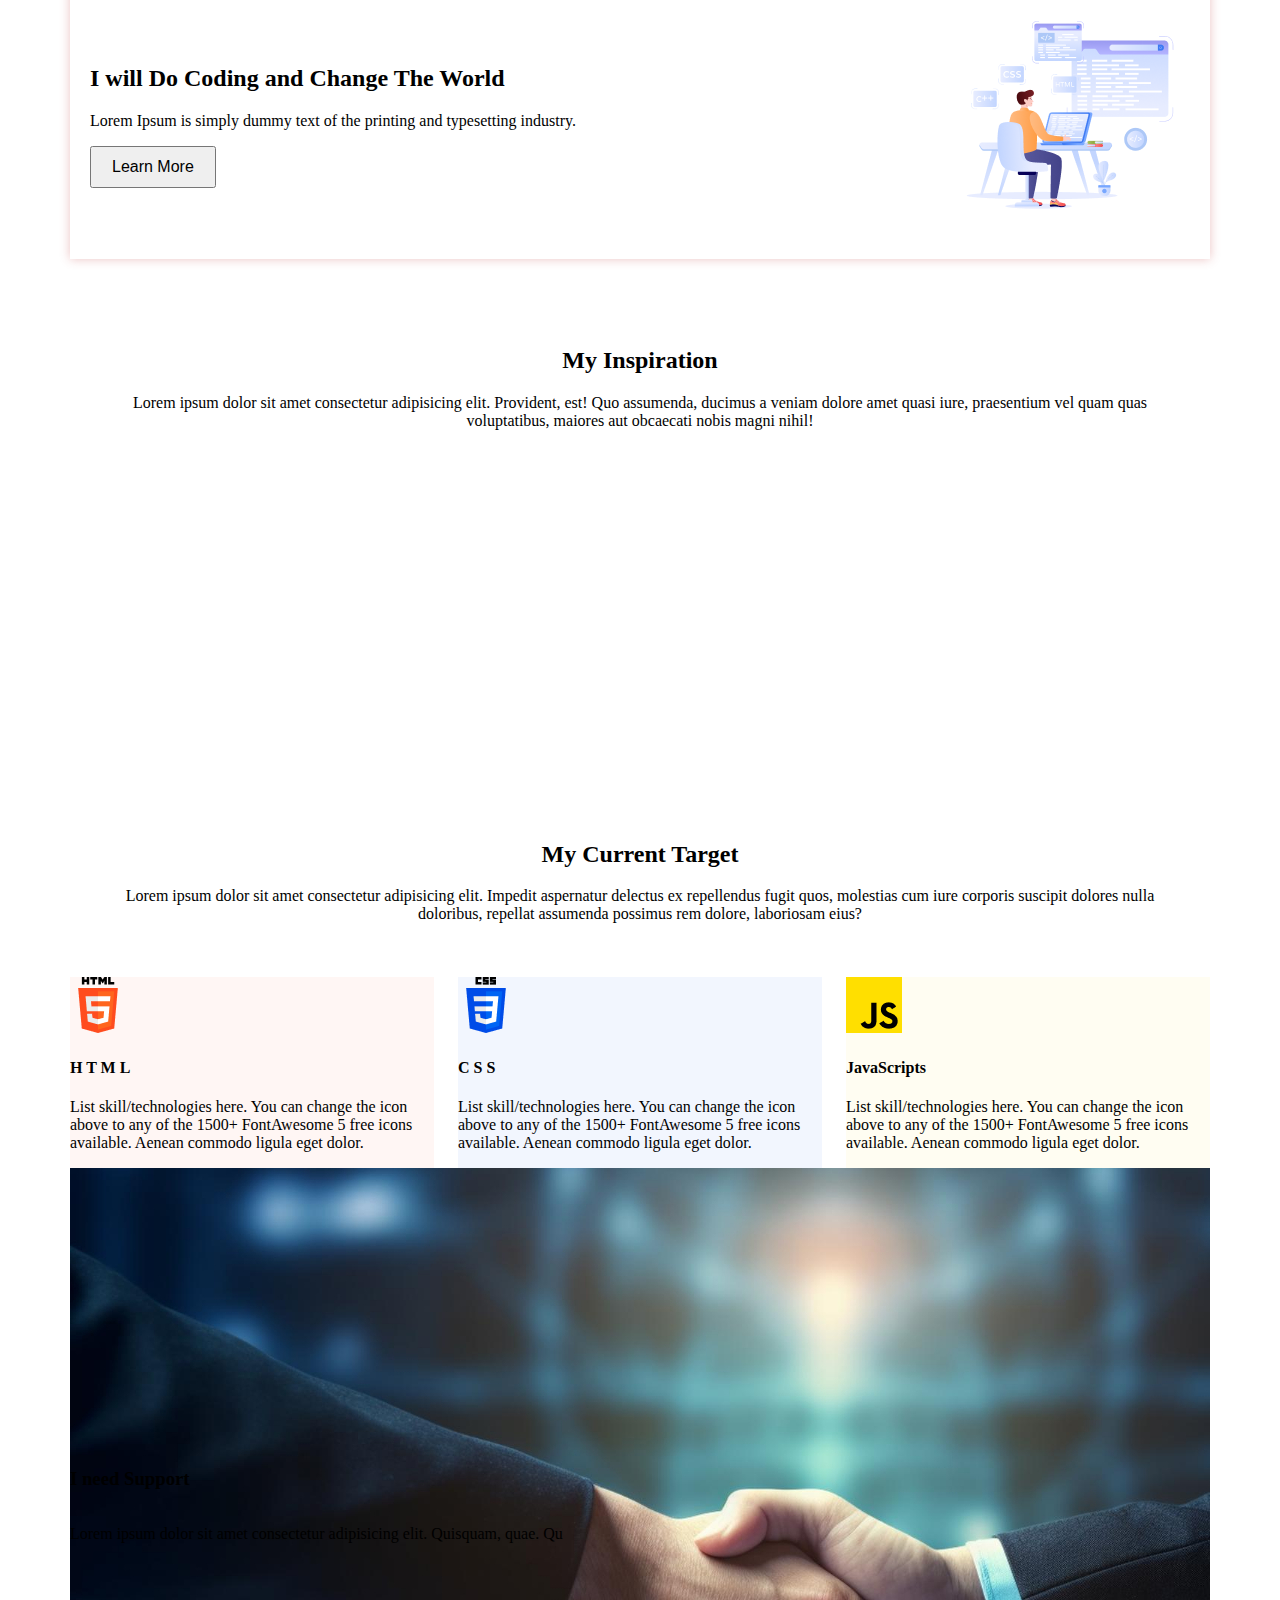
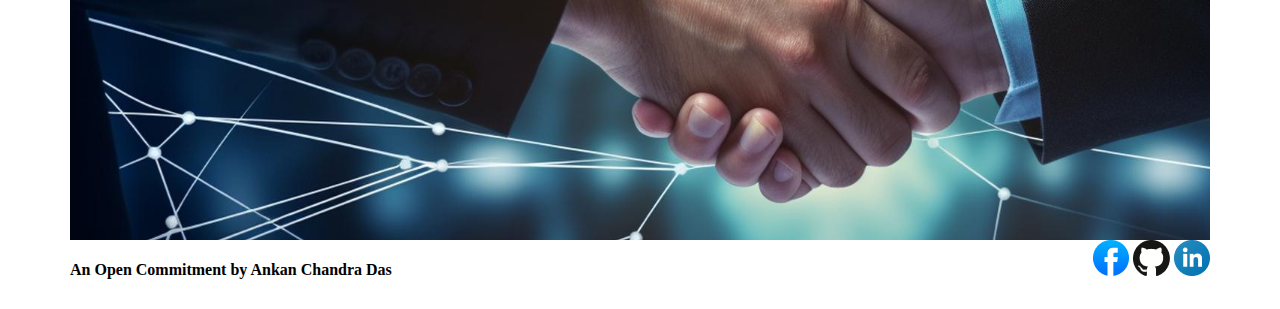
==== commit 12d398ba: "footer" ====
--- a/assignment/index.html
+++ b/assignment/index.html
@@ -15,7 +15,7 @@
 
   <body>
     <header>
-      <nav>
+      <nav class="webbody">
         <h2>Si Du R</h2>
         <ul>
           <button class="learn-more-btn">Download Resume</button>
@@ -46,7 +46,7 @@
         </div>
       </div>
     </header>
-    <main>
+    <main class="webbody">
       <div class="webdev">
         <h2>Why Web Development</h2>
         <p>
@@ -123,23 +123,21 @@
 
 <!-- HTML CSS JAVA  -->
 
-section class="skills ">
-    
-    <h3 class="section-title text-center ">My Current Target </h3>
-    <p class="section-description text-center">Lorem ipsum dolor sit amet consectetur adipisicing elit. Vitae libero, reprehenderit fugit pariatur quod quo molestiae, dolor dicta cumque asperiores tempora odit aperiam, deserunt recusandae. Voluptatum voluptate porro vitae enim.</p>
+<section class="skills ">
+
     <div class="skills-container">
-                          <!-- .skill*4>img+h4.skill-title+p.skill-description -->
-        <div class="skill">
+                          
+        <div class="skill01">
             <img src="/assets/html.png" alt="H T M L">
             <h4 class="skill-title">H T M L</h4>
             <p class="skill-description">List skill/technologies here. You can change the icon above to any of the 1500+ FontAwesome 5 free icons available. Aenean commodo ligula eget dolor.</p>
         </div>
-        <div class="skill">
+        <div class="skill02">
             <img src="/assets/css.png" alt="C S S">
             <h4 class="skill-title"> C S S   </h4>
             <p class="skill-description">List skill/technologies here. You can change the icon above to any of the 1500+ FontAwesome 5 free icons available. Aenean commodo ligula eget dolor.</p>
         </div>
-        <div class="skill">
+        <div class="skill03">
             <img src="/assets/js.png" alt="JAVA Script">
             <h4 class="skill-title">JavaScripts</h4>
             <p class="skill-description">List skill/technologies here. You can change the icon above to any of the 1500+ FontAwesome 5 free icons available. Aenean commodo ligula eget dolor.</p>
@@ -148,9 +146,24 @@
     </div>
 </section>
 
-
+<div class="need_support">
+  
+  <h3>I need Support</h3>
+  <p>Lorem ipsum dolor sit amet consectetur adipisicing elit. Quisquam, quae. Qu
+</div>
 
     </main>
-    <footer></footer>
+    <footer>
+
+<div class="foot">
+  <h4>An Open Commitment by Ankan Chandra Das</h4>
+  <div class="gettogether">
+
+    <img src="/assets/facebook.png" alt="">
+    <img src="/assets/github.png" alt="">
+    <img src="/assets/linkedin-icon 1.png" alt="">
+  </div>
+</div>
+    </footer>
   </body>
 </html>
--- a/styles/asnmnt.css
+++ b/styles/asnmnt.css
@@ -3,10 +3,21 @@
 nav {
   display: flex;
   justify-content: space-between;
-}
-
+
+}
+/* body  */
+.webbody{
+  max-width: 1140px;
+  margin-left: auto;
+  margin-right: auto;
+}
 .image {
   background-image: url(/assets/Hero-bg.png);
+  height: 672px;
+  display: flex;
+  flex-direction: column;
+  justify-content: center;
+  justify-items: center;
 }
 /* hablur chobi middle e ansi */
 .hablu {
@@ -128,19 +139,65 @@
 
 /* current  */
 .current {
-    text-align: center;
-
-    padding: 18px 35px;
-    margin-bottom: 20px;
-}
-.skill0{
-  padding: 30px;
-     box-shadow: 0px 6px 50px 0px rgba(165, 6, 6, 0.428);
-border-radius: 5px;
-}
-
-.skill{
-  padding: 30px;
-   box-shadow: 0px 6px 50px 0px rgba(165, 6, 6, 0.428);
-border-radius: 5px;
-}
+  text-align: center;
+
+  padding: 18px 35px;
+  margin-bottom: 20px;
+}
+
+.skills-container{
+  display: flex;
+  gap: 24px;
+justify-content: space-between;
+}
+
+
+
+
+
+/* html css javascirpts  */
+
+.section-title{
+  text-align: center;
+}
+.section-description{
+  text-align: center;
+}
+
+.skill01{
+  background-color: #FF4C1E0D;
+}
+.skill02{
+  background-color:#004CE80D;
+}
+.skill03{
+  background-color: #FFDF000D;
+}
+
+/* need support  */
+.need_support{
+  background-image: url(/assets/handshake.jpg);
+  height: 672px;
+  display: flex;
+  flex-direction: column;
+  justify-content: center;
+  justify-items: center;
+  
+}
+
+
+/* footerrr  */
+
+
+.foot{
+  display: flex;
+  justify-content: space-between;
+  max-width: 1140px;
+  margin-left: auto;
+  margin-right: auto;
+}
+
+
+
+
+
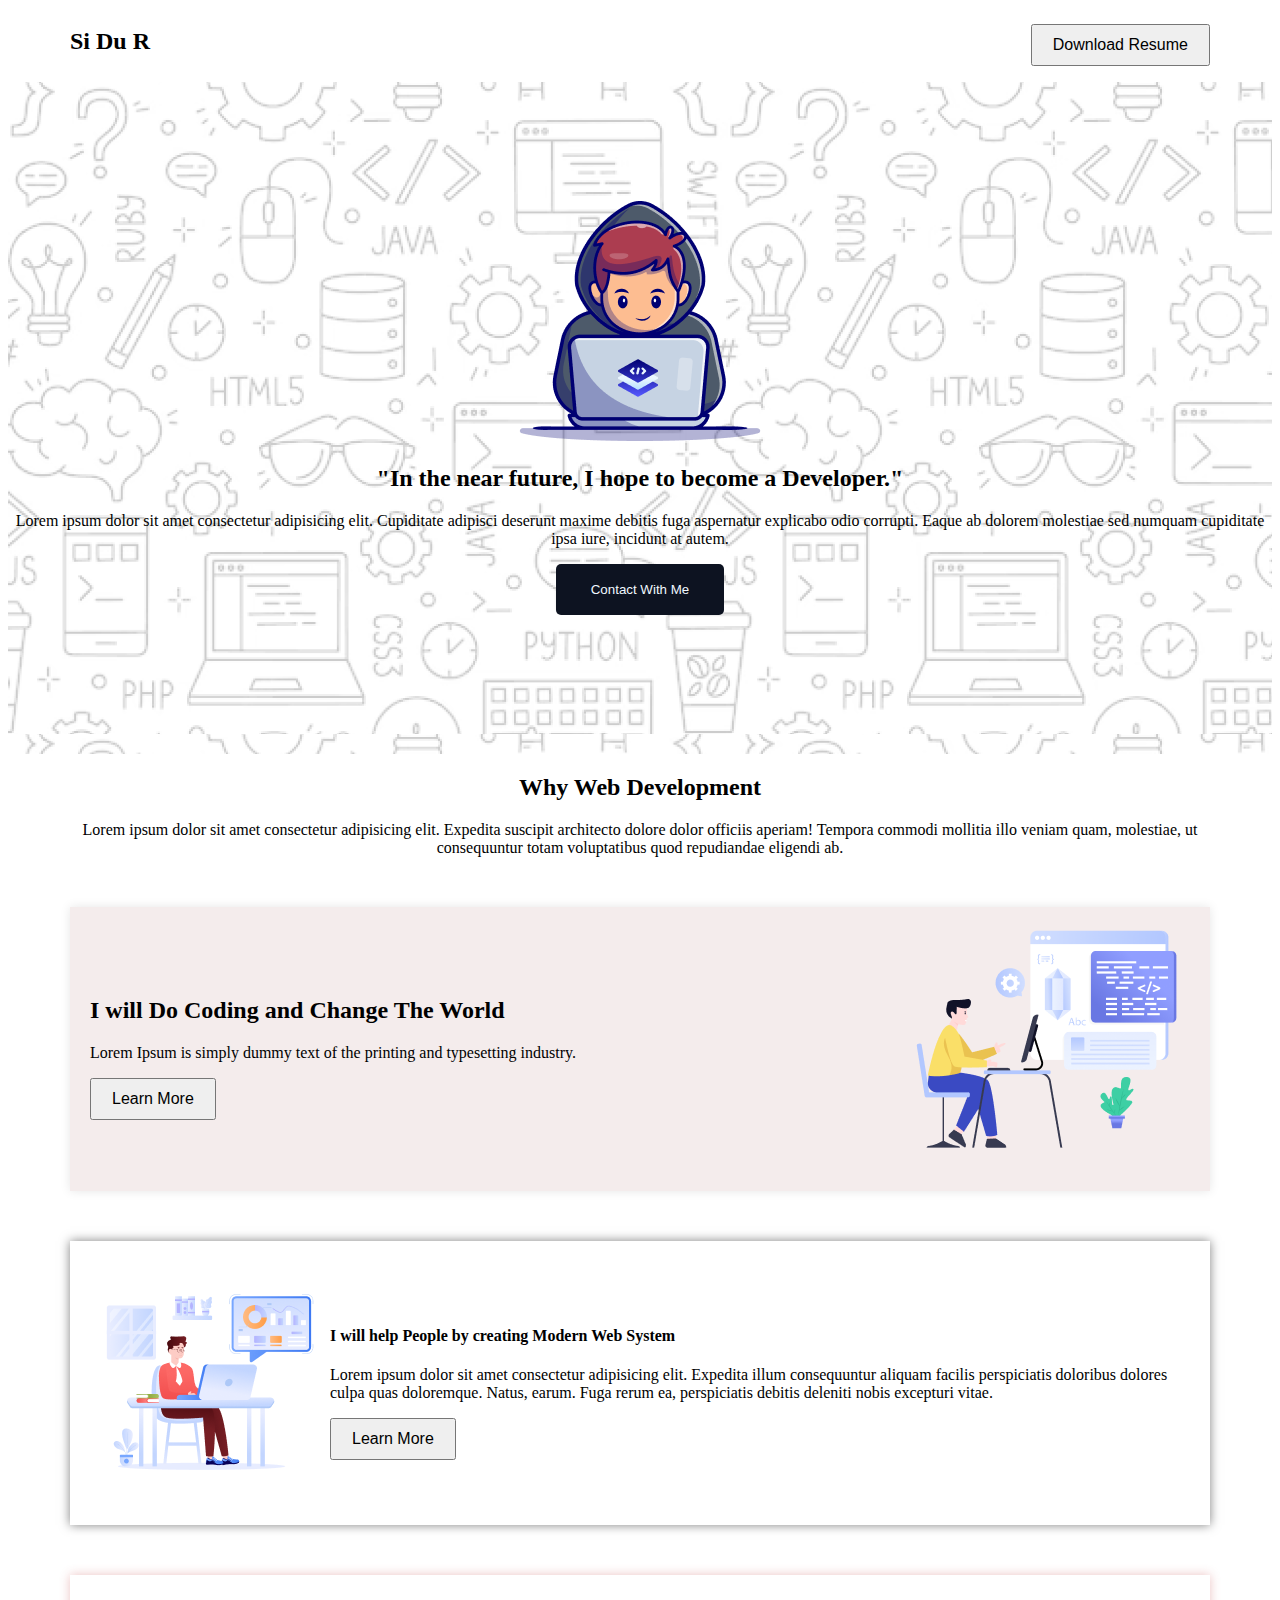
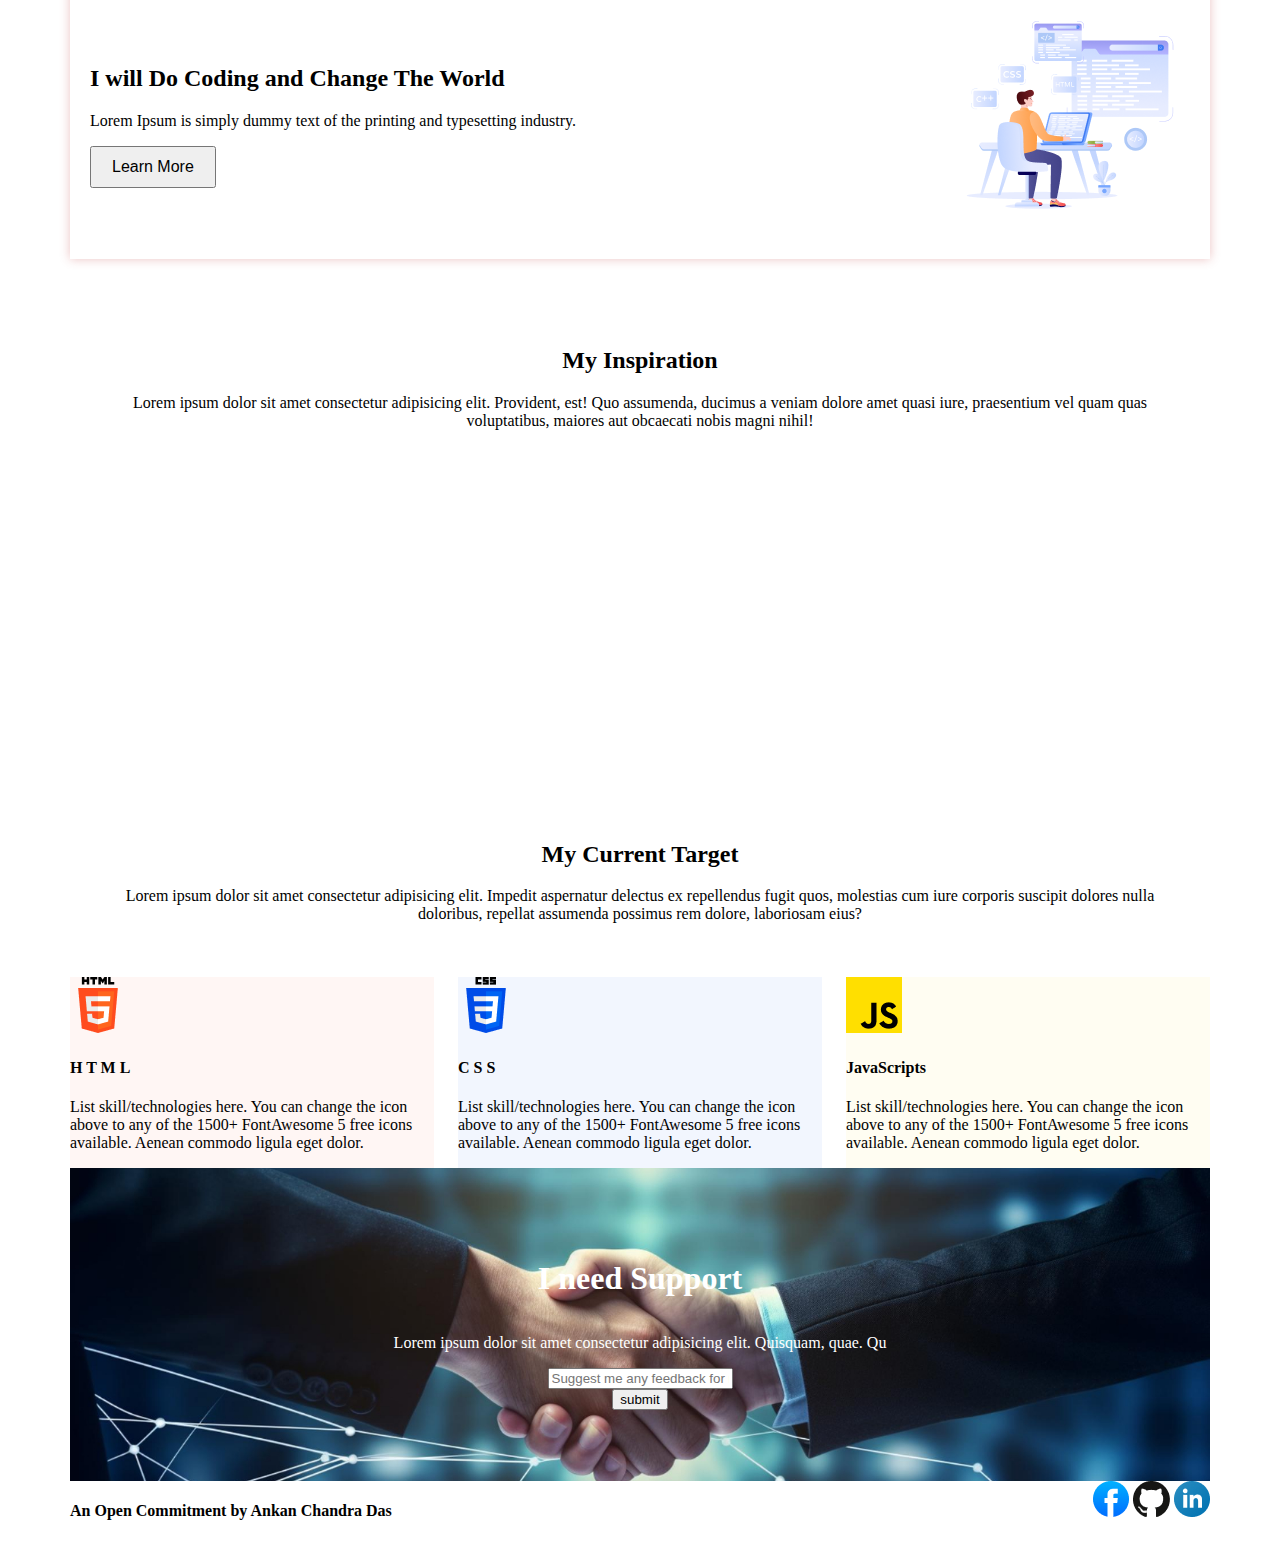
==== commit dd9984ea: "last part" ====
--- a/assignment/index.html
+++ b/assignment/index.html
@@ -148,8 +148,15 @@
 
 <div class="need_support">
   
-  <h3>I need Support</h3>
+  <h1>I need Support</h1>
   <p>Lorem ipsum dolor sit amet consectetur adipisicing elit. Quisquam, quae. Qu
+    <div class="input_button">
+      <div class="box">
+
+        <input type="text" placeholder="Suggest me any feedback for me" >
+      </div>
+      <button>submit</button>
+    </div>
 </div>
 
     </main>
--- a/styles/asnmnt.css
+++ b/styles/asnmnt.css
@@ -177,13 +177,26 @@
 /* need support  */
 .need_support{
   background-image: url(/assets/handshake.jpg);
-  height: 672px;
+  background-size: cover;
+  background-position: center;
+  height: 313px;
   display: flex;
   flex-direction: column;
   justify-content: center;
   justify-items: center;
+  text-align: center;
+  color: #FFFFFF;
+}
+
+
+/* input_button  */
+
+
+  .need_support {
+
+  }
+    
   
-}
 
 
 /* footerrr  */
@@ -197,7 +210,3 @@
   margin-right: auto;
 }
 
-
-
-
-
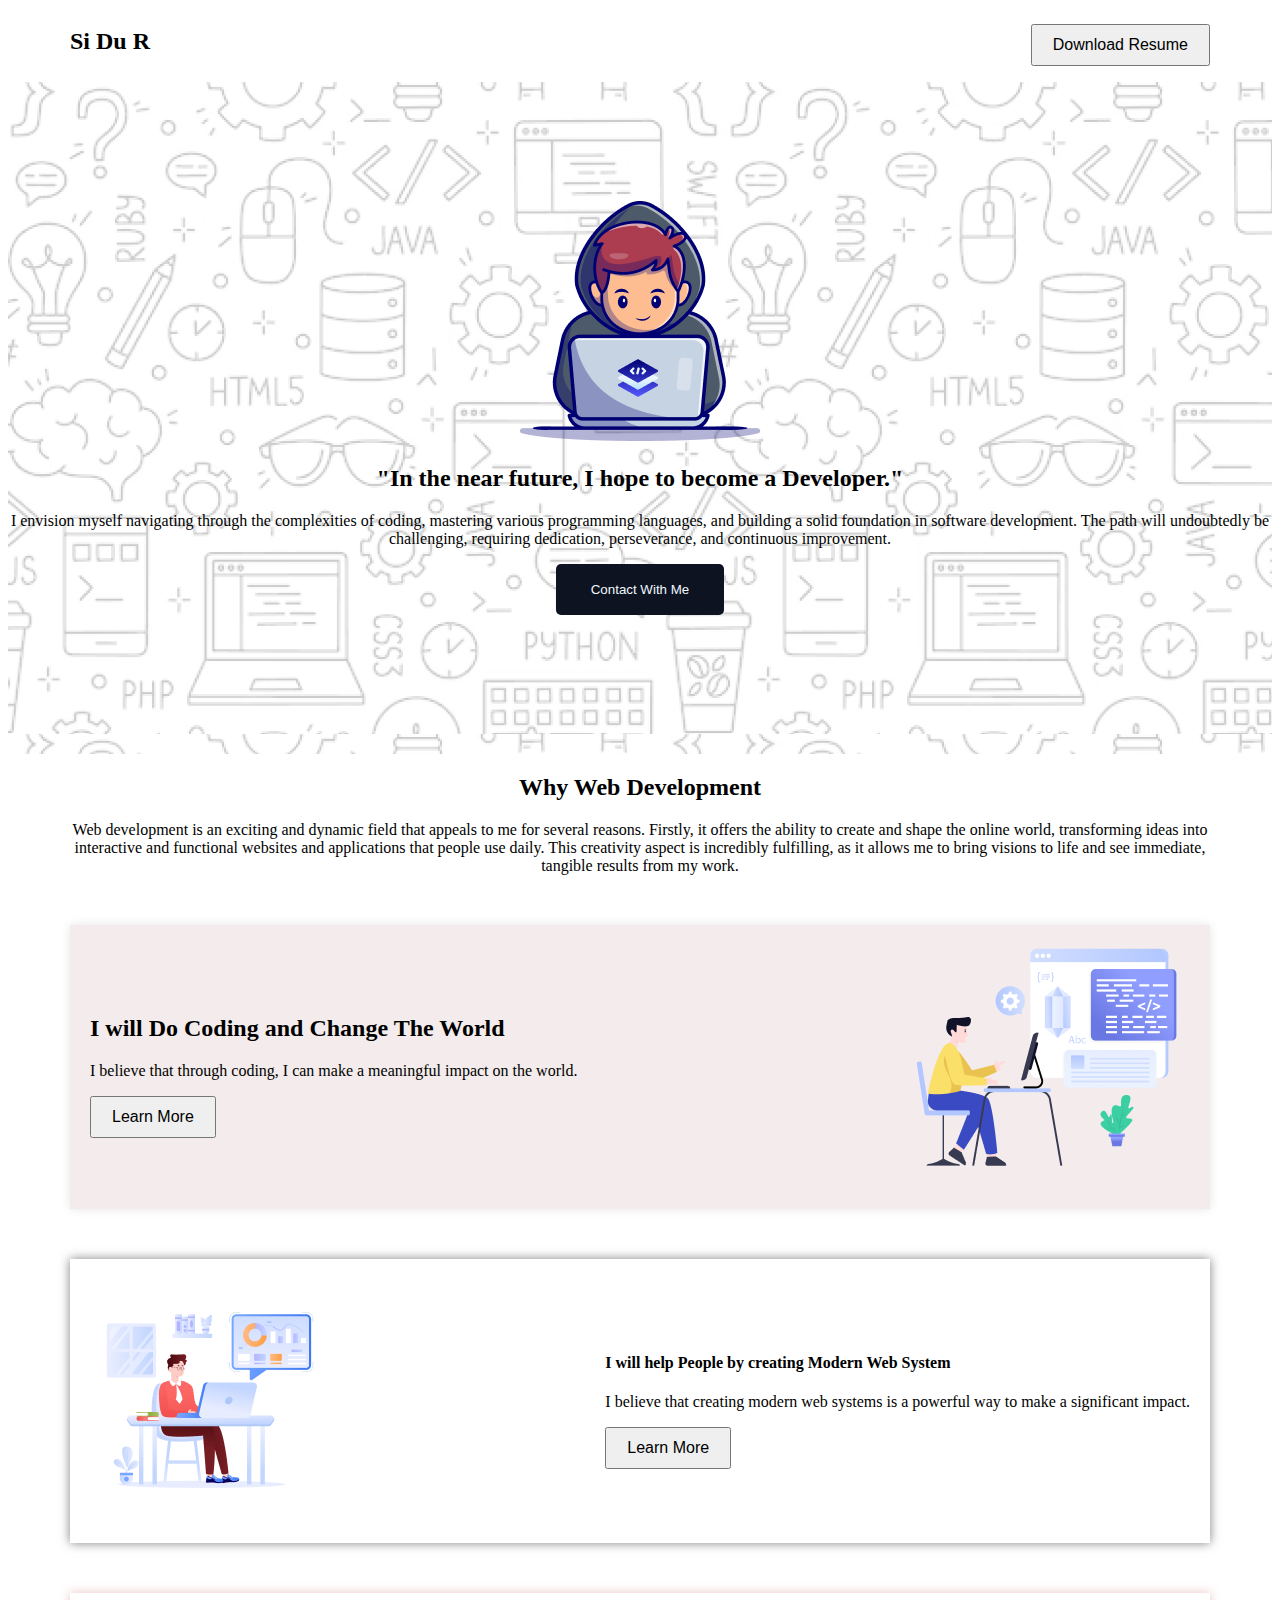
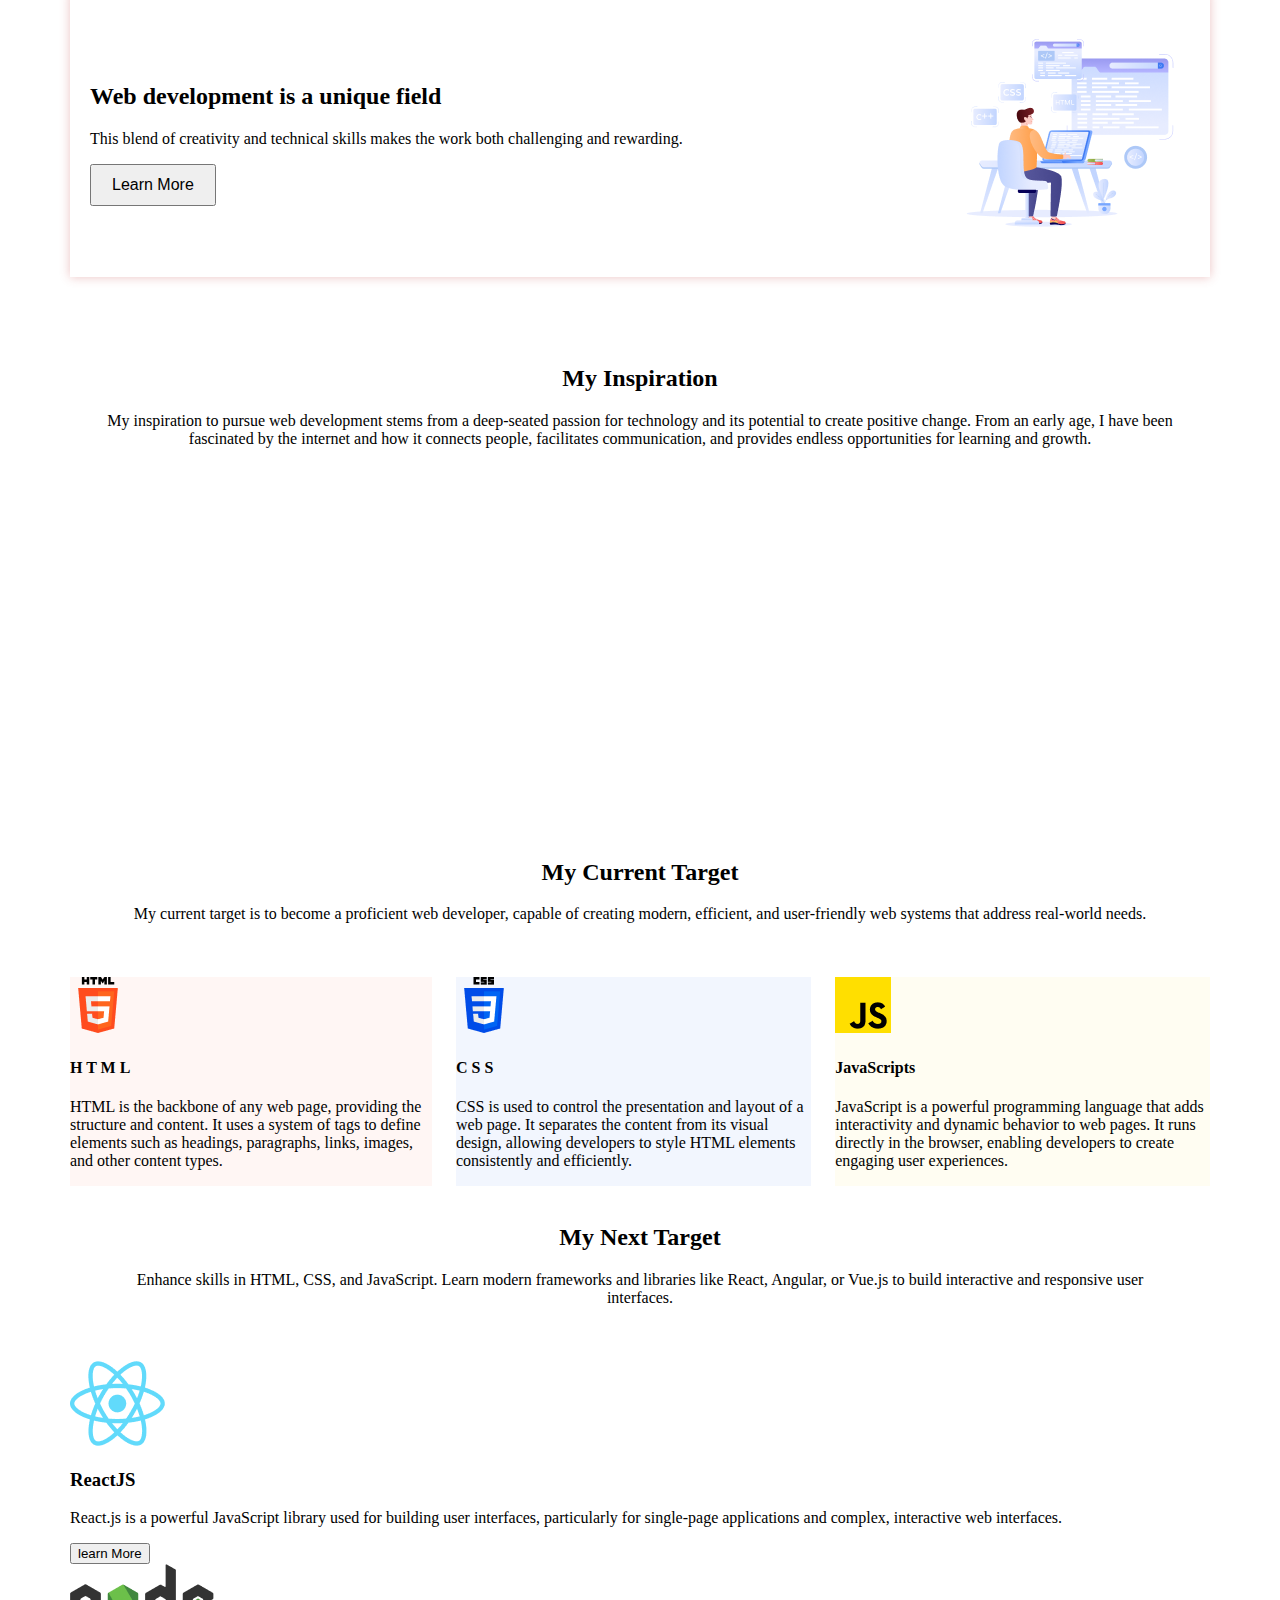
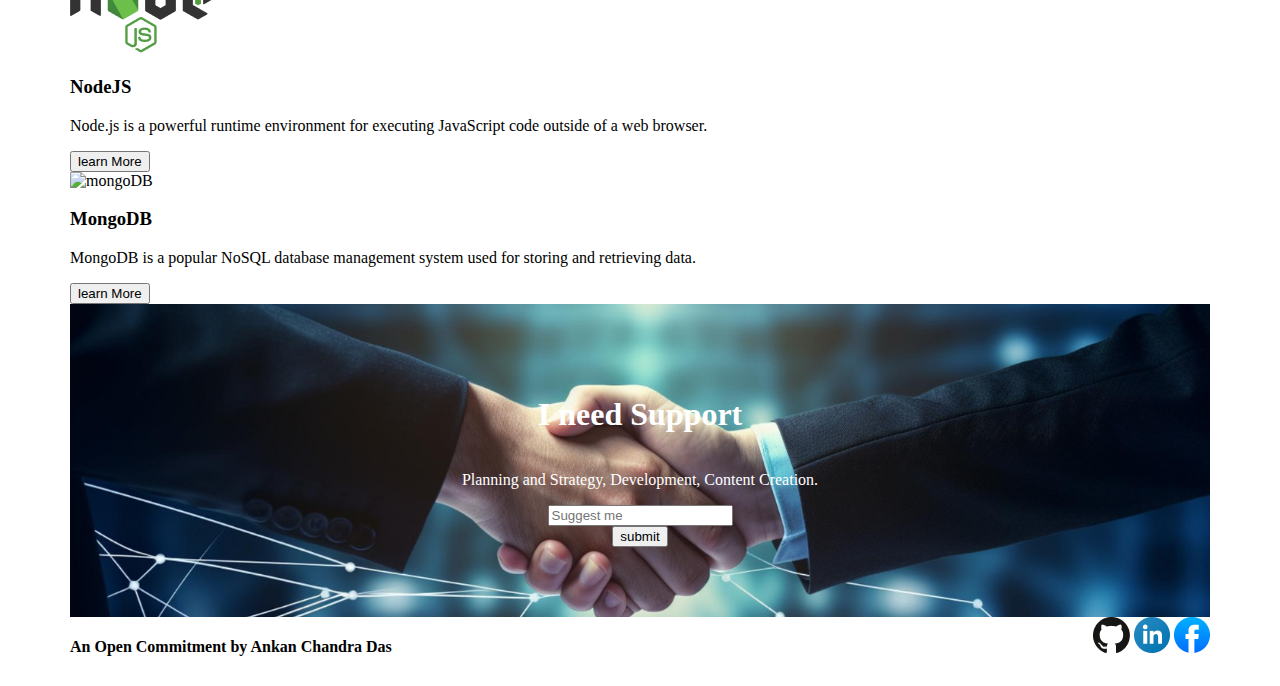
==== commit 181a4900: "next" ====
--- a/assignment/index.html
+++ b/assignment/index.html
@@ -34,10 +34,7 @@
           <div class="hightlight">
             <h2>"In the near future, I hope to become a Developer."</h2>
             <p>
-              Lorem ipsum dolor sit amet consectetur adipisicing elit.
-              Cupiditate adipisci deserunt maxime debitis fuga aspernatur
-              explicabo odio corrupti. Eaque ab dolorem molestiae sed numquam
-              cupiditate ipsa iure, incidunt at autem.
+              I envision myself navigating through the complexities of coding, mastering various programming languages, and building a solid foundation in software development. The path will undoubtedly be challenging, requiring dedication, perseverance, and continuous improvement. 
             </p>
             <button class="contactme">Contact With Me</button>
 
@@ -50,18 +47,14 @@
       <div class="webdev">
         <h2>Why Web Development</h2>
         <p>
-          Lorem ipsum dolor sit amet consectetur adipisicing elit. Expedita
-          suscipit architecto dolore dolor officiis aperiam! Tempora commodi
-          mollitia illo veniam quam, molestiae, ut consequuntur totam
-          voluptatibus quod repudiandae eligendi ab.
+          Web development is an exciting and dynamic field that appeals to me for several reasons. Firstly, it offers the ability to create and shape the online world, transforming ideas into interactive and functional websites and applications that people use daily. This creativity aspect is incredibly fulfilling, as it allows me to bring visions to life and see immediate, tangible results from my work.
         </p>
       </div>
       <div class="container">
         <div class="text-content">
           <h2>I will Do Coding and Change The World</h2>
           <p>
-            Lorem Ipsum is simply dummy text of the printing and typesetting
-            industry.
+            I believe that through coding, I can make a meaningful impact on the world. 
           </p>
           <button class="learn-more-btn">Learn More</button>
         </div>
@@ -78,10 +71,7 @@
         <div class="text-content2">
           <h4>I will help People by creating Modern Web System</h4>
           <p>
-            Lorem ipsum dolor sit amet consectetur adipisicing elit. Expedita
-            illum consequuntur aliquam facilis perspiciatis doloribus dolores
-            culpa quas doloremque. Natus, earum. Fuga rerum ea, perspiciatis
-            debitis deleniti nobis excepturi vitae.
+            I believe that creating modern web systems is a powerful way to make a significant impact.
           </p>
           <button class="learn-more-btn">Learn More</button>
         </div>
@@ -92,10 +82,9 @@
 
       <div class="thirdpara">
         <div class="text-content3">
-          <h2>I will Do Coding and Change The World</h2>
+          <h2>Web development is a unique field</h2>
           <p>
-            Lorem Ipsum is simply dummy text of the printing and typesetting
-            industry.
+            This blend of creativity and technical skills makes the work both challenging and rewarding.
           </p>
           <button class="learn-more-btn">Learn More</button>
         </div>
@@ -109,7 +98,7 @@
 
       <div class="inspa">
         <h2>My Inspiration</h2>
-        <p>Lorem ipsum dolor sit amet consectetur adipisicing elit. Provident, est! Quo assumenda, ducimus a veniam dolore amet quasi iure, praesentium vel quam quas voluptatibus, maiores aut obcaecati nobis magni nihil!</p>
+        <p>My inspiration to pursue web development stems from a deep-seated passion for technology and its potential to create positive change. From an early age, I have been fascinated by the internet and how it connects people, facilitates communication, and provides endless opportunities for learning and growth.</p>
 
         <iframe width="560" height="315" src="https://www.youtube.com/embed/vJWzH_2F64g?si=VSancKQG5e1jJwPA" title="YouTube video player" frameborder="0" allow="accelerometer; autoplay; clipboard-write; encrypted-media; gyroscope; picture-in-picture; web-share" referrerpolicy="strict-origin-when-cross-origin" allowfullscreen></iframe>
 
@@ -118,7 +107,7 @@
       
       <div class="current">
         <h2>My Current Target</h2>
-        <p>Lorem ipsum dolor sit amet consectetur adipisicing elit. Impedit aspernatur delectus ex repellendus fugit quos, molestias cum iure corporis suscipit dolores nulla doloribus, repellat assumenda possimus rem dolore, laboriosam eius?</p>
+        <p>My current target is to become a proficient web developer, capable of creating modern, efficient, and user-friendly web systems that address real-world needs.</p>
       </div>
 
 <!-- HTML CSS JAVA  -->
@@ -130,30 +119,63 @@
         <div class="skill01">
             <img src="/assets/html.png" alt="H T M L">
             <h4 class="skill-title">H T M L</h4>
-            <p class="skill-description">List skill/technologies here. You can change the icon above to any of the 1500+ FontAwesome 5 free icons available. Aenean commodo ligula eget dolor.</p>
+            <p class="skill-description">HTML is the backbone of any web page, providing the structure and content. It uses a system of tags to define elements such as headings, paragraphs, links, images, and other content types.</p>
         </div>
         <div class="skill02">
             <img src="/assets/css.png" alt="C S S">
             <h4 class="skill-title"> C S S   </h4>
-            <p class="skill-description">List skill/technologies here. You can change the icon above to any of the 1500+ FontAwesome 5 free icons available. Aenean commodo ligula eget dolor.</p>
+            <p class="skill-description">CSS is used to control the presentation and layout of a web page. It separates the content from its visual design, allowing developers to style HTML elements consistently and efficiently.</p>
         </div>
         <div class="skill03">
             <img src="/assets/js.png" alt="JAVA Script">
             <h4 class="skill-title">JavaScripts</h4>
-            <p class="skill-description">List skill/technologies here. You can change the icon above to any of the 1500+ FontAwesome 5 free icons available. Aenean commodo ligula eget dolor.</p>
+            <p class="skill-description">JavaScript is a powerful programming language that adds interactivity and dynamic behavior to web pages. It runs directly in the browser, enabling developers to create engaging user experiences. </p>
         </div>
        
     </div>
 </section>
 
+<!-- next target  -->
+ <section class="next-target ">
+  <h2>My Next Target</h2>
+  <p> Enhance skills in HTML, CSS, and JavaScript. Learn modern frameworks and libraries like React, Angular, or Vue.js to build interactive and responsive user interfaces.</p>
+ </section>
+<!-- 3 target  -->
+
+
+ <div class="three-target"> 
+
+  <div class="react">
+    <img src="/assets/react.png"   alt="node js">
+    <h3>ReactJS</h3>
+    <p>React.js is a powerful JavaScript library used for building user interfaces, particularly for single-page applications and complex, interactive web interfaces. </p>
+    <button>learn More</button>
+  </div>
+  <div class="nodejs">
+    <img src="/assets/nodejs.png" alt="nodejs">
+    <h3>NodeJS</h3>
+    <p>Node.js is a powerful runtime environment for executing JavaScript code outside of a web browser.</p>
+    <button>learn More</button>
+  </div>
+  <div class="mongoDB">
+    <img src="/assets/mongoDB.png" alt="mongoDB">
+    <h3>MongoDB</h3>
+    <p>MongoDB is a popular NoSQL database management system used for storing and retrieving data.
+      </p>
+      <button>learn More</button>
+
+  </div>
+ </div> 
+
+
 <div class="need_support">
   
   <h1>I need Support</h1>
-  <p>Lorem ipsum dolor sit amet consectetur adipisicing elit. Quisquam, quae. Qu
+  <p>Planning and Strategy, Development, Content Creation.
     <div class="input_button">
       <div class="box">
 
-        <input type="text" placeholder="Suggest me any feedback for me" >
+        <input type="text" placeholder="Suggest me " >
       </div>
       <button>submit</button>
     </div>
@@ -166,9 +188,12 @@
   <h4>An Open Commitment by Ankan Chandra Das</h4>
   <div class="gettogether">
 
-    <img src="/assets/facebook.png" alt="">
+    
     <img src="/assets/github.png" alt="">
     <img src="/assets/linkedin-icon 1.png" alt="">
+<a href="https://web.facebook.com/Feeling.so.lonely.69">
+  <img src="/assets/facebook.png" alt="facebook"> </a>
+
   </div>
 </div>
     </footer>
--- a/styles/asnmnt.css
+++ b/styles/asnmnt.css
@@ -151,7 +151,13 @@
 justify-content: space-between;
 }
 
-
+/* next target  */
+.next-target{
+  text-align: center;
+  padding: 18px 35px;
+  margin-bottom: 20px;
+
+}
 
 
 
@@ -210,3 +216,6 @@
   margin-right: auto;
 }
 
+
+
+/* ok  */
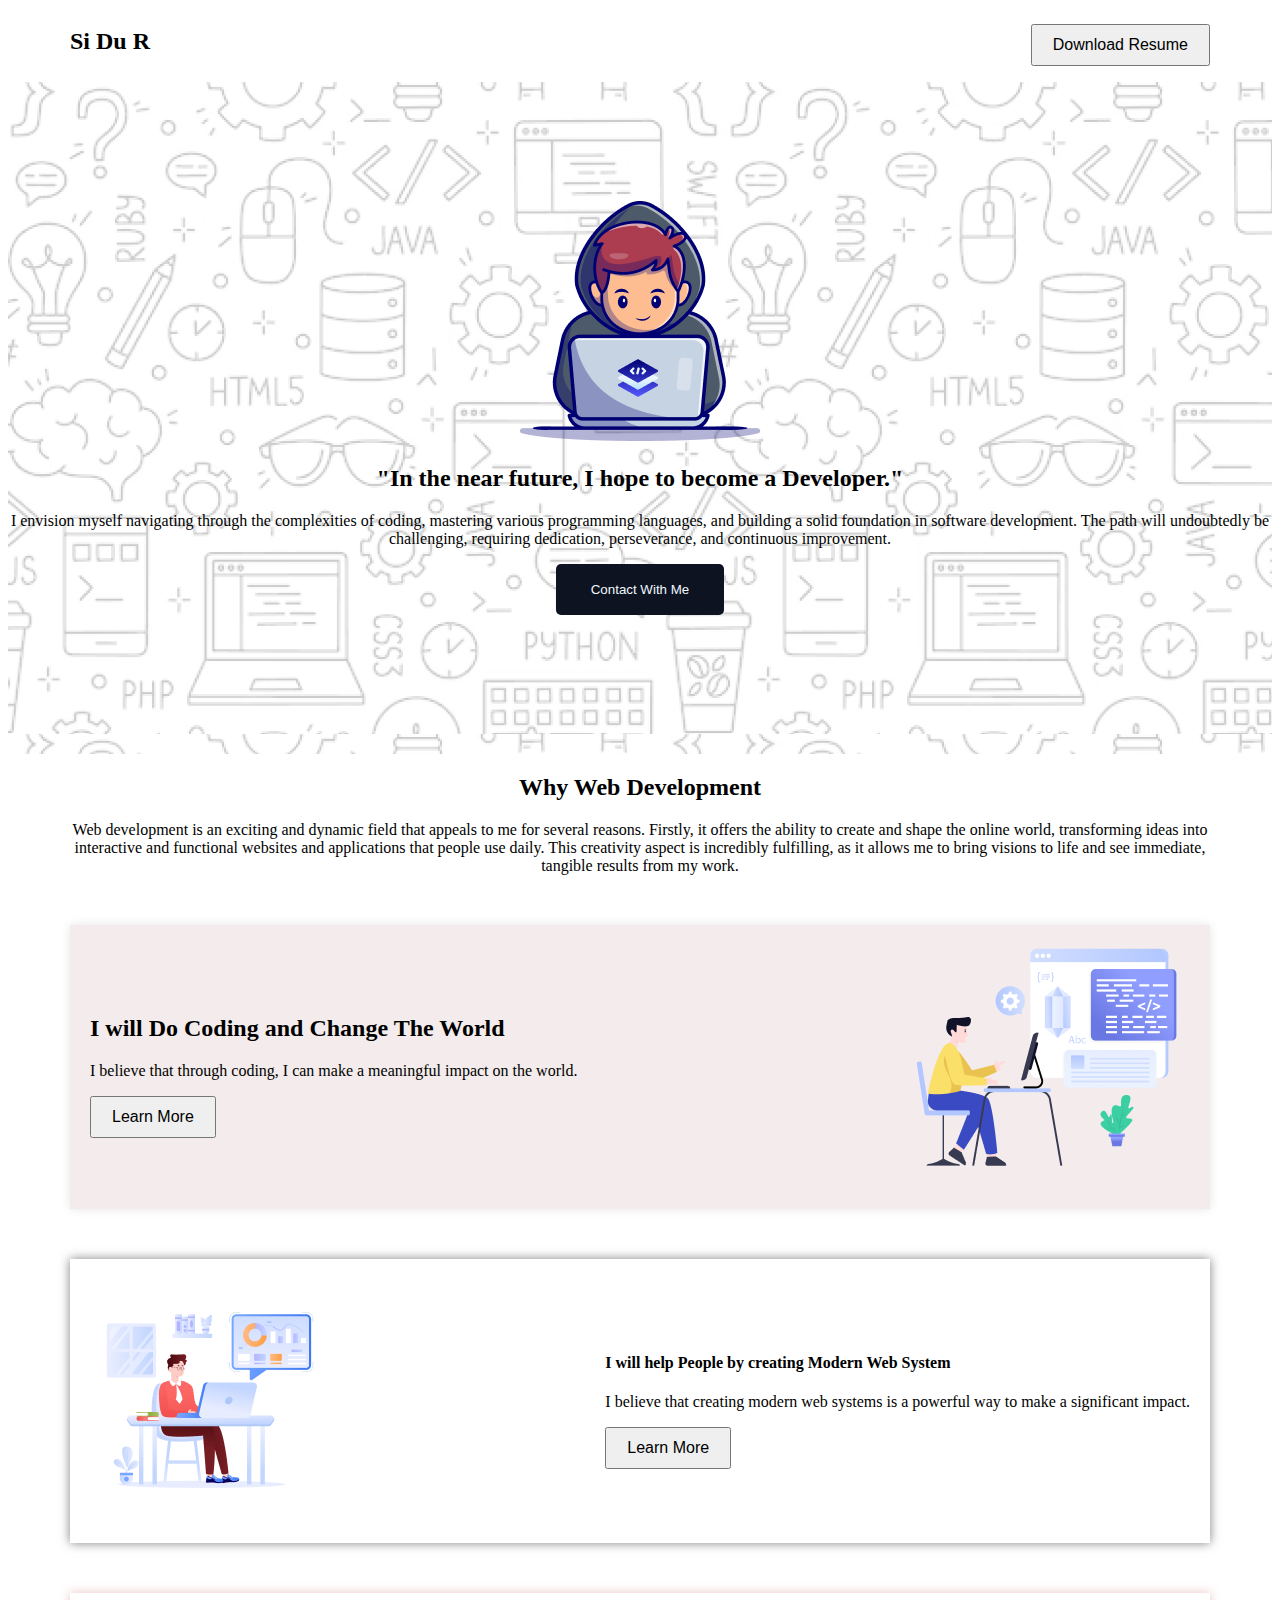
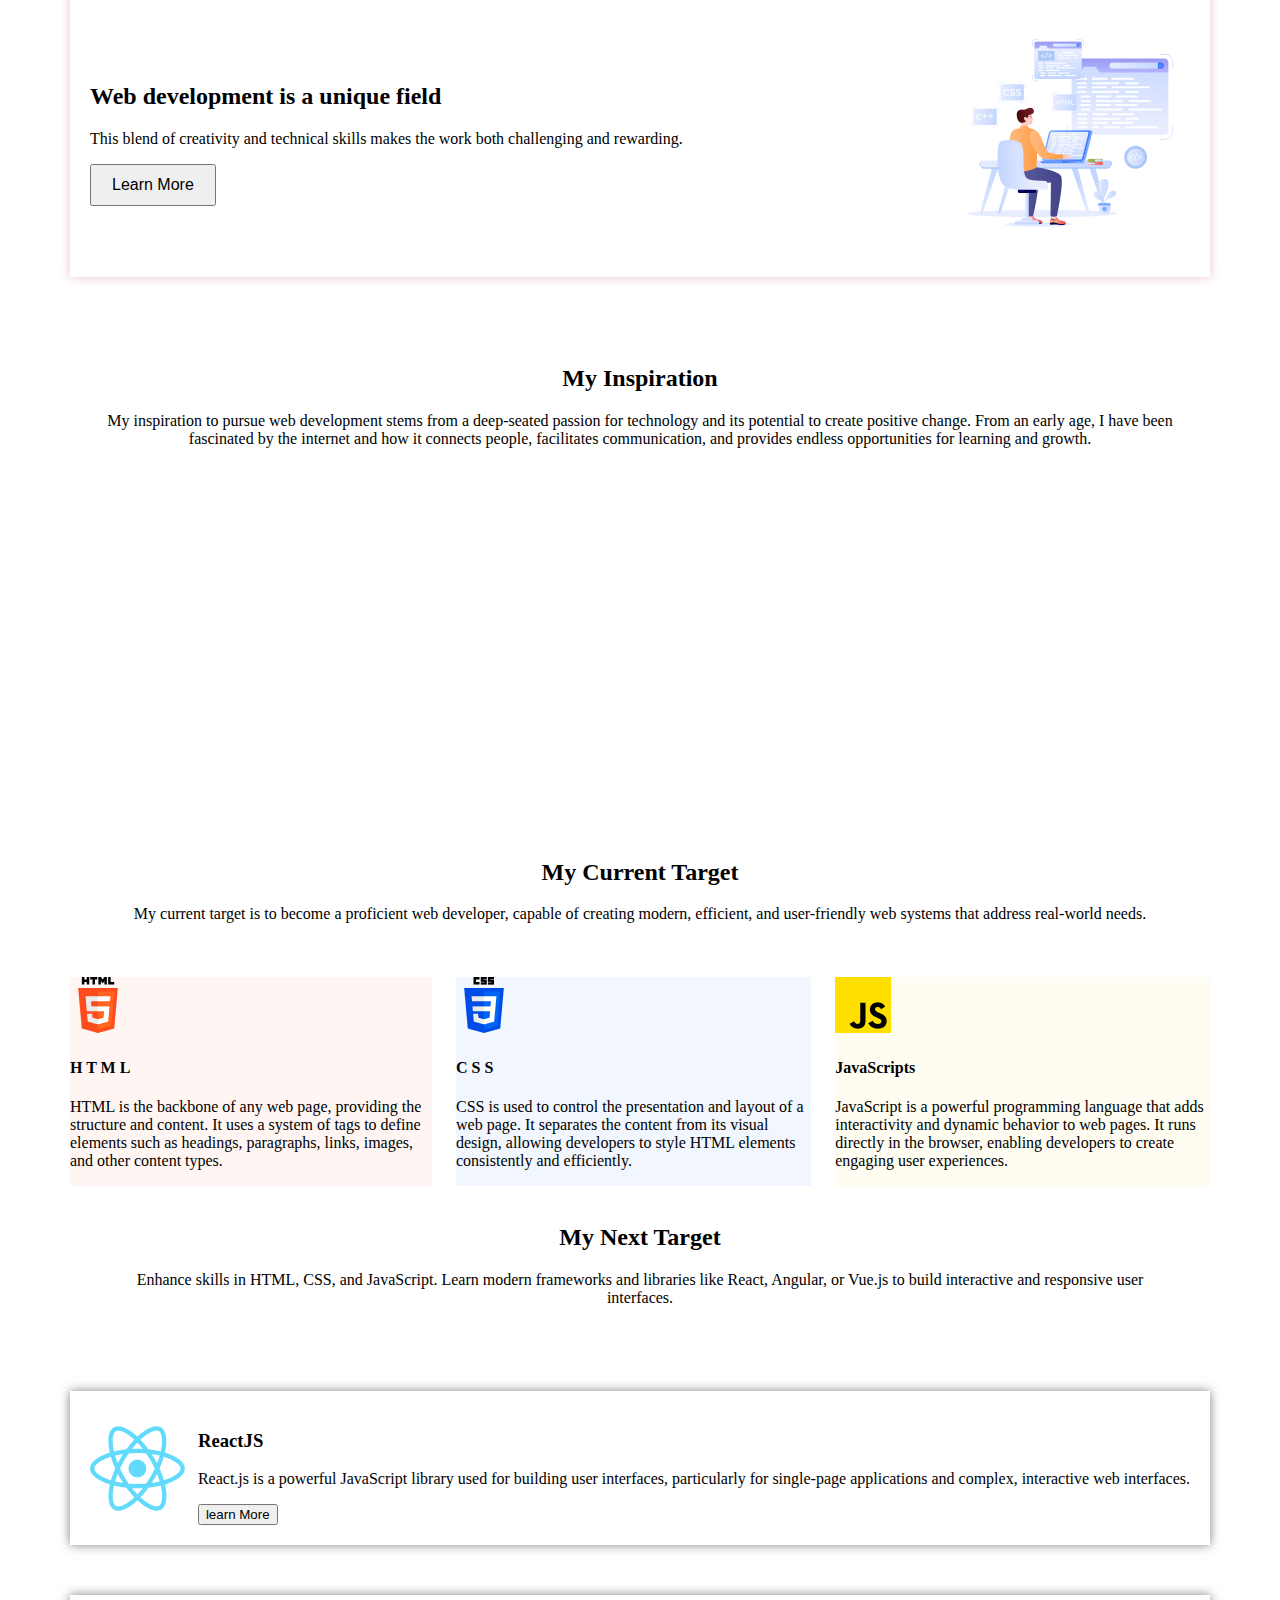
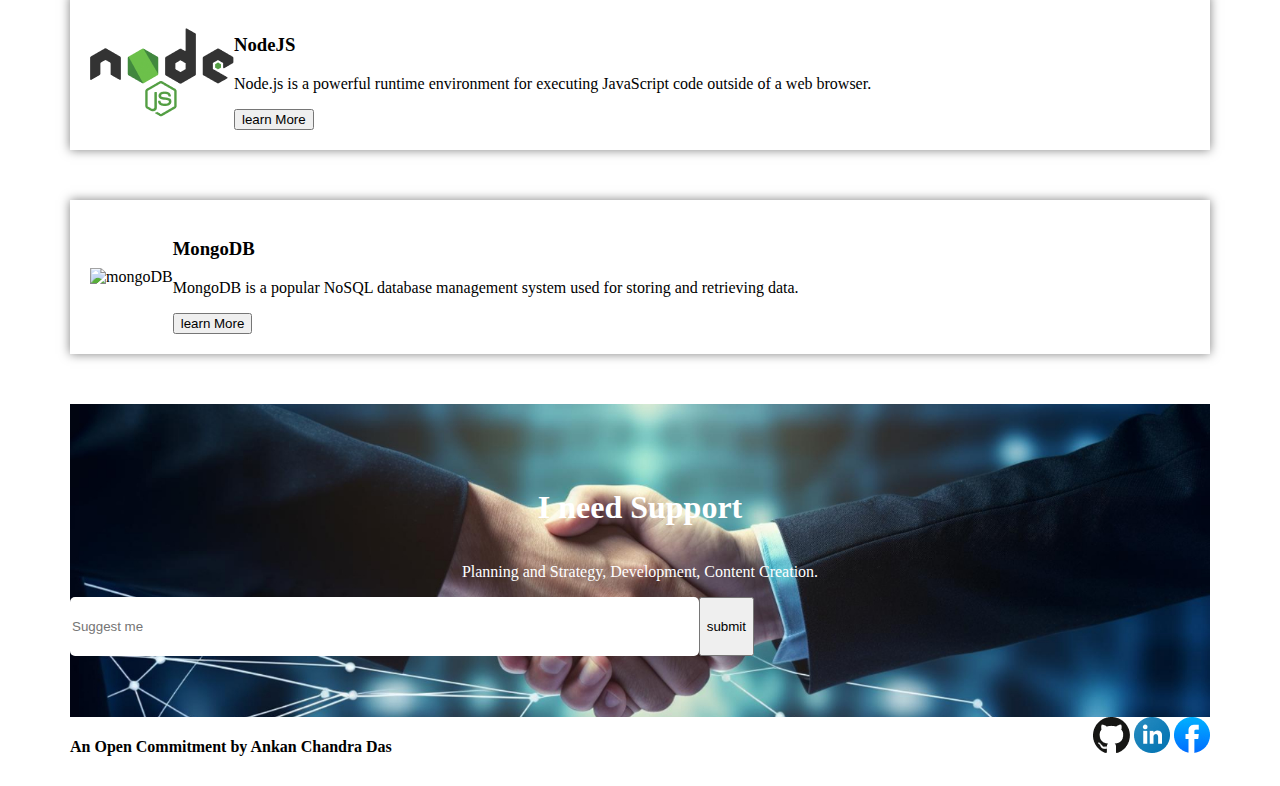
==== commit 13689d12: "lasat part of end" ====
--- a/assignment/index.html
+++ b/assignment/index.html
@@ -64,6 +64,7 @@
       </div>
 
       <!-- part 2 shuru  -->
+
       <div class="scndcont">
         <div class="image2">
           <img src="/assets/Group 3.png" alt="hablu namber dui" />
@@ -135,6 +136,12 @@
     </div>
 </section>
 
+
+
+<!-- next target practice  -->
+
+
+
 <!-- next target  -->
  <section class="next-target ">
   <h2>My Next Target</h2>
@@ -143,26 +150,35 @@
 <!-- 3 target  -->
 
 
+
  <div class="three-target"> 
 
   <div class="react">
     <img src="/assets/react.png"   alt="node js">
-    <h3>ReactJS</h3>
-    <p>React.js is a powerful JavaScript library used for building user interfaces, particularly for single-page applications and complex, interactive web interfaces. </p>
-    <button>learn More</button>
+    <div class="group">
+      <h3>ReactJS</h3>
+      <p>React.js is a powerful JavaScript library used for building user interfaces, particularly for single-page applications and complex, interactive web interfaces. </p>
+      <button>learn More</button>
+    </div>
   </div>
   <div class="nodejs">
     <img src="/assets/nodejs.png" alt="nodejs">
-    <h3>NodeJS</h3>
-    <p>Node.js is a powerful runtime environment for executing JavaScript code outside of a web browser.</p>
-    <button>learn More</button>
+    <div class="group2">
+      <h3>NodeJS</h3>
+      <p>Node.js is a powerful runtime environment for executing JavaScript code outside of a web browser.</p>
+      <button>learn More</button>
+    </div>
+    
   </div>
   <div class="mongoDB">
     <img src="/assets/mongoDB.png" alt="mongoDB">
-    <h3>MongoDB</h3>
-    <p>MongoDB is a popular NoSQL database management system used for storing and retrieving data.
-      </p>
-      <button>learn More</button>
+    <div class="group3">
+
+      <h3>MongoDB</h3>
+      <p>MongoDB is a popular NoSQL database management system used for storing and retrieving data.
+        </p>
+        <button>learn More</button>
+    </div>
 
   </div>
  </div> 
@@ -173,12 +189,11 @@
   <h1>I need Support</h1>
   <p>Planning and Strategy, Development, Content Creation.
     <div class="input_button">
-      <div class="box">
-
-        <input type="text" placeholder="Suggest me " >
-      </div>
+      <div class="input_wrapper">
+        <input class="box" type="text" placeholder="Suggest me " >
       <button>submit</button>
-    </div>
+      </div>
+      </div>
 </div>
 
     </main>
--- a/styles/asnmnt.css
+++ b/styles/asnmnt.css
@@ -192,18 +192,13 @@
   justify-items: center;
   text-align: center;
   color: #FFFFFF;
-}
-
-
-/* input_button  */
-
-
-  .need_support {
-
-  }
-    
-  
-
+
+}
+
+.input_button{
+  width: 684px;
+  height: 57px;
+}
 
 /* footerrr  */
 
@@ -218,4 +213,47 @@
 
 
 
-/* ok  */
+/* next target   */
+.react{
+  display: flex;
+  align-items: center;
+  justify-content: space-between;
+  max-width: 1200px;
+  margin: 50px auto;
+  padding: 20px;
+  box-shadow: 0 0 10px rgba(0, 0, 0, 0.5);
+}
+.nodejs{
+  display: flex;
+  align-items: center;
+  
+  max-width: 1200px;
+  margin: 50px auto;
+  padding: 20px;
+  box-shadow: 0 0 10px rgba(0, 0, 0, 0.5);
+}
+
+.mongoDB{
+  display: flex;
+  align-items: center;
+ 
+  max-width: 1200px;
+  margin: 50px auto;
+  padding: 20px;
+  box-shadow: 0 0 10px rgba(0, 0, 0, 0.5);
+}
+
+
+
+.box{
+  background: white;
+  border: none;
+  border-radius: 5px;
+  height: 57px;
+  width: 684px;
+}
+
+.input_wrapper{
+  display: flex;
+  margin: 0 auto;
+}